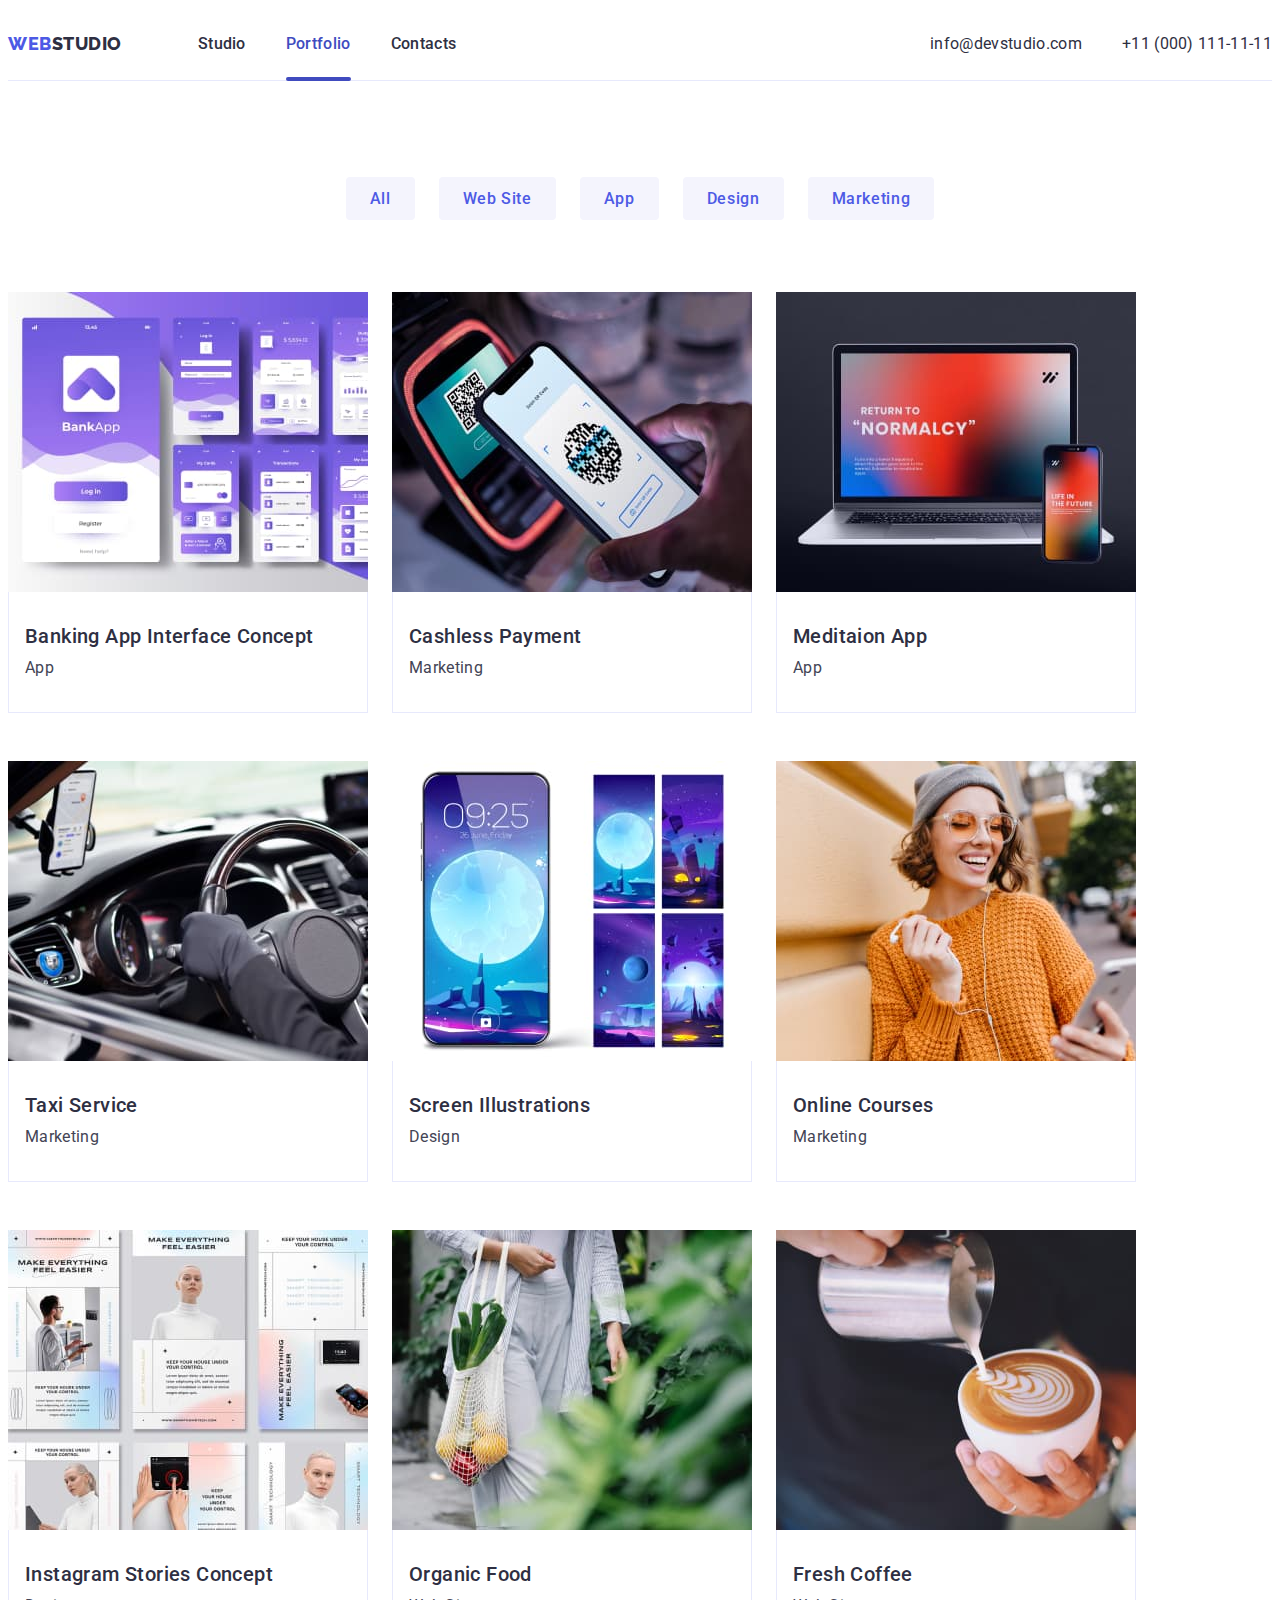
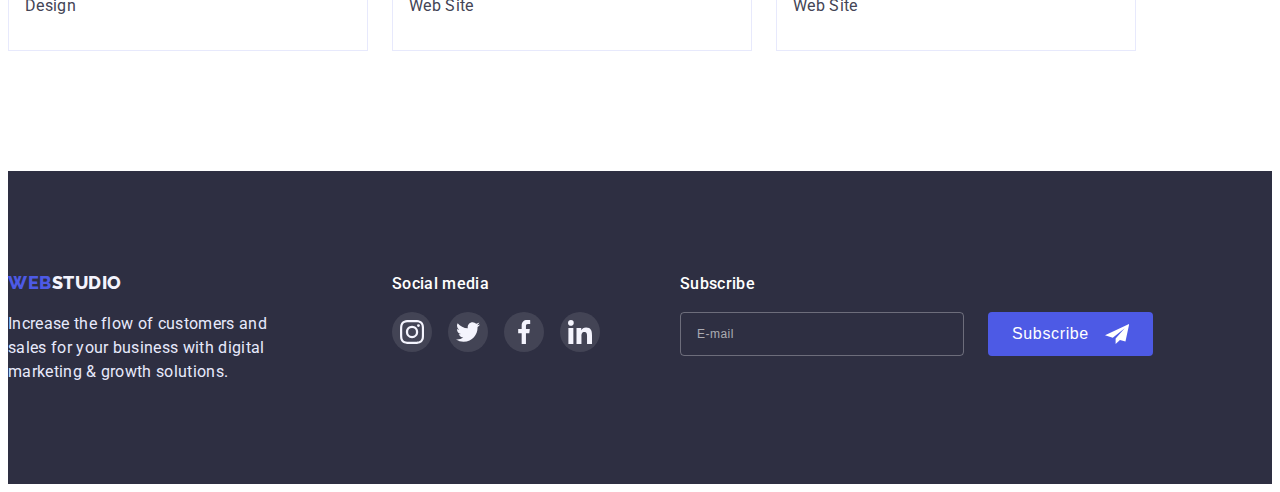
==== portfolio.html @ 3bb64ff8 "start" ====
<!DOCTYPE html>
<html lang="en">
  <head>
    <meta charset="UTF-8" />
    <meta http-equiv="X-UA-Compatible" content="IE=edge" />
    <meta name="viewport" content="width=device-width, initial-scale=1.0" />

    <title>WebStudio</title>

    <link rel="preconnect" href="https://fonts.googleapis.com" />
    <link rel="preconnect" href="https://fonts.gstatic.com" crossorigin />
    <link
      href="https://fonts.googleapis.com/css2?family=Raleway:wght@800&family=Roboto:wght@400;500;700&display=swap"
      rel="stylesheet"
    />
    <link
      rel="stylesheet"
      href="https://cdnjs.cloudflare.com/ajax/libs/modern-normalize/1.1.0/modern-normalize.min.css"
      integrity="sha512-wpPYUAdjBVSE4KJnH1VR1HeZfpl1ub8YT/NKx4PuQ5NmX2tKuGu6U/JRp5y+Y8XG2tV+wKQpNHVUX03MfMFn9Q=="
      crossorigin="anonymous"
      referrerpolicy="no-referrer"
    />
    <link rel="stylesheet" href="./css/styles.css" />
  </head>

  <body>
    <!-- header -->
    <header class="header-section">
      <div class="header container">
        <nav class="header-nav">
          <a class="logo-header" href="./index.html"
            ><span class="logo-web">Web</span>Studio</a
          >
          <ul class="nav-list">
            <li><a class="nav-link" href="./index.html">Studio</a></li>
            <li>
              <a class="nav-link is-active" href="./portfolio.html"
                >Portfolio</a
              >
            </li>
            <li><a class="nav-link" href="#">Contacts</a></li>
          </ul>
        </nav>
        <address class="address">
          <ul class="address-list">
            <li>
              <a class="address-link" href="mailto:info@devstudio.com"
                >info@devstudio.com</a
              >
            </li>
            <li>
              <a class="address-link" href="tel:+110001111111"
                >+11 (000) 111-11-11</a
              >
            </li>
          </ul>
        </address>
      </div>
    </header>
    <main>
      <!-- portfolio -->
      <section class="switcher-section">
        <div class="container">
          <h1 class="visually-hidden">Our Products</h1>
          <!-- switecher -->
          <ul class="switcher">
            <li class="switcher-item">
              <button class="switcher-btn" type="button">All</button>
            </li>
            <li class="switcher-item">
              <button class="switcher-btn" type="button">Web Site</button>
            </li>
            <li class="switcher-item">
              <button class="switcher-btn" type="button">App</button>
            </li>
            <li class="switcher-item">
              <button class="switcher-btn" type="button">Design</button>
            </li>
            <li class="switcher-item">
              <button class="switcher-btn" type="button">Marketing</button>
            </li>
          </ul>
          <ul class="portfolio">
            <li class="portfolio-item">
              <a href="#" class="link-portfolio">
                <div class="card-img-hover-thomb">
                  <img
                    class="card-img"
                    src="./images/banking-app.jpg"
                    alt="Bank violet UI"
                    width="360"
                    height="300"
                  />

                  <p class="card-img-hover">
                    14 Stylish and User-Friendly App Design Concepts · Task
                    Manager App · Calorie Tracker App · Exotic Fruit Ecommerce
                    App · Cloud Storage App
                  </p>
                </div>
                <div class="portfolio-card-subscription">
                  <h2 class="section-subtitle">
                    Banking App Interface Concept
                  </h2>
                  <p class="portfolio-card-text">App</p>
                </div></a
              >
            </li>
            <li class="portfolio-item">
              <a href="#" class="link-portfolio">
                <div class="card-img-hover-thomb">
                  <img
                    class="card-img"
                    src="./images/payment.jpg"
                    alt="Cashless payment with
              smartphone"
                    width="360"
                    height="300"
                  />
                  <p class="card-img-hover">
                    14 Stylish and User-Friendly App Design Concepts · Task
                    Manager App · Calorie Tracker App · Exotic Fruit Ecommerce
                    App · Cloud Storage App
                  </p>
                </div>
                <div class="portfolio-card-subscription">
                  <h2 class="section-subtitle">Cashless Payment</h2>
                  <p>Marketing</p>
                </div></a
              >
            </li>
            <li class="portfolio-item">
              <a href="#" class="link-portfolio"
                ><div class="card-img-hover-thomb">
                  <img
                    class="card-img"
                    src="./images/meditation_app.jpg"
                    alt="Smartphone and laptop"
                    width="360"
                    height="300"
                  />
                  <p class="card-img-hover">
                    14 Stylish and User-Friendly App Design Concepts · Task
                    Manager App · Calorie Tracker App · Exotic Fruit Ecommerce
                    App · Cloud Storage App
                  </p>
                </div>
                <div class="portfolio-card-subscription">
                  <h2 class="section-subtitle">Meditaion App</h2>
                  <p>App</p>
                </div></a
              >
            </li>
            <li class="portfolio-item">
              <a href="#" class="link-portfolio">
                <div class="card-img-hover-thomb">
                  <img
                    class="card-img"
                    src="./images/taxi.jpg"
                    alt="Car interier"
                    width="360"
                    height="300"
                  />
                  <p class="card-img-hover">
                    14 Stylish and User-Friendly App Design Concepts · Task
                    Manager App · Calorie Tracker App · Exotic Fruit Ecommerce
                    App · Cloud Storage App
                  </p>
                </div>
                <div class="portfolio-card-subscription">
                  <h2 class="section-subtitle">Taxi Service</h2>
                  <p>Marketing</p>
                </div></a
              >
            </li>
            <li class="portfolio-item">
              <a href="#" class="link-portfolio">
                <div class="card-img-hover-thomb">
                  <img
                    class="card-img"
                    src="./images/illustration.jpg"
                    alt="Smartphone and four
              wallpappers"
                    width="360"
                    height="300"
                  />
                  <p class="card-img-hover">
                    14 Stylish and User-Friendly App Design Concepts · Task
                    Manager App · Calorie Tracker App · Exotic Fruit Ecommerce
                    App · Cloud Storage App
                  </p>
                </div>
                <div class="portfolio-card-subscription">
                  <h2 class="section-subtitle">Screen Illustrations</h2>
                  <p>Design</p>
                </div></a
              >
            </li>
            <li class="portfolio-item">
              <a href="#" class="link-portfolio">
                <div class="card-img-hover-thomb">
                  <img
                    class="card-img"
                    src="./images/courses.jpg"
                    alt="Smiling girl"
                    width="360"
                    height="300"
                  />
                  <p class="card-img-hover">
                    14 Stylish and User-Friendly App Design Concepts · Task
                    Manager App · Calorie Tracker App · Exotic Fruit Ecommerce
                    App · Cloud Storage App
                  </p>
                </div>
                <div class="portfolio-card-subscription">
                  <h2 class="section-subtitle">Online Courses</h2>
                  <p>Marketing</p>
                </div></a
              >
            </li>
            <li class="portfolio-item">
              <a href="#" class="link-portfolio">
                <div class="card-img-hover-thomb">
                  <img
                    class="card-img"
                    src="./images/instagram.jpg"
                    alt="Six instagram stories"
                    width="360"
                    height="300"
                  />
                  <p class="card-img-hover">
                    14 Stylish and User-Friendly App Design Concepts · Task
                    Manager App · Calorie Tracker App · Exotic Fruit Ecommerce
                    App · Cloud Storage App
                  </p>
                </div>
                <div class="portfolio-card-subscription">
                  <h2 class="section-subtitle">Instagram Stories Concept</h2>
                  <p>Design</p>
                </div></a
              >
            </li>
            <li class="portfolio-item">
              <a href="#" class="link-portfolio">
                <div class="card-img-hover-thomb">
                  <img
                    class="card-img"
                    src="./images/food.jpg"
                    alt="woman with fruits and
              vegetables"
                    width="360"
                    height="300"
                  />
                  <p class="card-img-hover">
                    14 Stylish and User-Friendly App Design Concepts · Task
                    Manager App · Calorie Tracker App · Exotic Fruit Ecommerce
                    App · Cloud Storage App
                  </p>
                </div>
                <div class="portfolio-card-subscription">
                  <h2 class="section-subtitle">Organic Food</h2>
                  <p>Web Site</p>
                </div></a
              >
            </li>
            <li class="portfolio-item">
              <a href="#" class="link-portfolio">
                <div class="card-img-hover-thomb">
                  <img
                    class="card-img"
                    src="./images/coffee.jpg"
                    alt="Coffee with milk"
                    width="360"
                    height="300"
                  />
                  <p class="card-img-hover">
                    14 Stylish and User-Friendly App Design Concepts · Task
                    Manager App · Calorie Tracker App · Exotic Fruit Ecommerce
                    App · Cloud Storage App
                  </p>
                </div>
                <div class="portfolio-card-subscription">
                  <h2 class="section-subtitle">Fresh Coffee</h2>
                  <p>Web Site</p>
                </div></a
              >
            </li>
          </ul>
        </div>
      </section>
    </main>
    <!-- footer -->
    <footer class="footer-section">
      <div class="container footer-blocks">
        <div class="footer-studio">
          <a class="logo-footer logo-header" href="./index.html"
            ><span class="logo-web">Web</span>Studio</a
          >
          <p class="footer-text">
            Increase the flow of customers and sales for your business with
            digital marketing & growth solutions.
          </p>
        </div>

        <div class="footer-social">
          <p class="footer-social-discription">Social media</p>
          <ul class="social-links footer-social-gap">
            <li class="social-icon">
              <a
                href="https://www.instagram.com/"
                target="_blank"
                rel="noopener noreferrer"
                class="social-icon-link footer-social-icon"
              >
                <svg class="social-icon-pic" width="24" height="24">
                  <use href="./images/icons.svg#icon-instagram"></use>
                </svg>
              </a>
            </li>
            <li class="social-icon">
              <a
                href="https://www.twitter.com/"
                target="_blank"
                rel="noopener noreferrer"
                class="social-icon-link footer-social-icon"
              >
                <svg class="social-icon-pic" width="24" height="24">
                  <use href="./images/icons.svg#icon-twitter"></use>
                </svg>
              </a>
            </li>
            <li class="social-icon">
              <a
                href="https://www.facebook.com/"
                target="_blank"
                rel="noopener noreferrer"
                class="social-icon-link footer-social-icon"
              >
                <svg class="social-icon-pic" width="24" height="24">
                  <use href="./images/icons.svg#icon-facebook"></use>
                </svg>
              </a>
            </li>
            <li class="social-icon">
              <a
                href="https://www.linkedin.com/"
                target="_blank"
                rel="noopener noreferrer"
                class="social-icon-link footer-social-icon"
              >
                <svg class="social-icon-pic" width="24" height="24">
                  <use href="./images/icons.svg#icon-linkedin"></use>
                </svg>
              </a>
            </li>
          </ul>
        </div>

        <div class="footer-form">
          <p class="footer-social-discription">Subscribe</p>
          <form class="footer-subscribe">
            <input
              class="footer-input"
              type="email"
              placeholder="E-mail"
              name="user-email"
            />
            <button type="submit" class="btn-subscribe">
              Subscribe
              <svg height="24" width="24" class="btn-subscribe-pic">
                <use href="./images/icons.svg#icon-send"></use>
              </svg>
            </button>
          </form>
        </div>
      </div>
    </footer>
  </body>
</html>
---- css/styles.css ----
body {
    background-color: var(--color-alternative);
    color: var(--color-text);
    line-height: 1.5;
    font-family: 'Roboto', sans-serif;
}

@keyframes pulse {
    0% {
        box-shadow: 0px 1px 1px 1px rgba(0, 0, 0, 0.14), 0px 1px 3px 1px rgba(0, 0, 0, 0.12), 0px 2px 1px 1px rgba(0, 0, 0, 0.2);
    }

    50% {
        box-shadow: 0px 3px 3px 1px rgba(77,
                90,
                229, 0.14), 0px 3px 3px 1px rgba(77,
                90,
                229, 0.12), 0px 3px 3px 1px rgba(077,
                90,
                229, 0.2);
    }

    100% {
        box-shadow: 0px 3px 3px 1px rgba(64,
                75,
                191, 0.14), 0px 3px 3px 1px rgba(64,
                75,
                191, 0.12), 0px 3px 3px 1px rgba(64,
                75,
                191, 0.2);
    }
}

h1,
h2,
h3,
h4,
h5,
h6,
p {
    margin: 0;
    padding: 0;
}

ul {
    list-style: none;
    margin: 0;
    padding: 0;
}

p {
    letter-spacing: 0.02em
}

:root {
    --color-text: #434455;
    --color-main: #4d5ae5;
    --color-hover: rgb(64, 75, 191);
    --color-text-accent: #2E2F42;
    --color-text-unaccent: #F4F4FD;
    --color-alternative: #fff;
    --transition-type: cubic-bezier(0.4, 0, 0.2, 1);
}

/* common styles */

.section-subtitle {
    font-weight: 500;
    font-size: 20px;
    line-height: 1.2;
    color: var(--color-text-accent);
    letter-spacing: 0.02em;
    margin-bottom: 8px;
}

.section-title {
    margin-bottom: 72px;
    font-size: 36px;
    line-height: 1.11;
    text-align: center;
    text-transform: capitalize;
    color: var(--color-text-accent);
    letter-spacing: 0.02em;
}

.card-img {
    max-width: 100%;
    display: block;
}

.social-links {
    display: flex;
    gap: 24px;
}

.social-icon {
    height: 40px;
    width: 40px;

}

.social-icon-pic {
    fill: var(--color-text-unaccent);
}

.social-icon-link {
    width: 100%;
    background-color: var(--color-main);
    border-radius: 50%;
    height: 100%;
    display: flex;
    justify-content: center;
    align-items: center;
    transition: background-color;
    transition-duration: 250ms;
    transition-timing-function: var(--transition-type);
}

.social-icon-link:hover,
.social-icon-link:focus {
    background-color: var(--color-hover);
    outline: none;
}


/* header */

.logo-web {
    color: var(--color-main)
}

.logo-header {
    font-family: 'Raleway', sans-serif;
    font-weight: 800;
    font-size: 18px;
    line-height: 1.33;
    letter-spacing: 0.03em;
    text-transform: uppercase;
    text-decoration: none;
    color: var(--color-text-accent);
    margin-right: 76px;
}

.header-section {
    border-bottom: 1px solid #E7E9FC;
}

.header {
    display: flex;
    align-items: center;
}

.header-nav {
    display: flex;
    align-items: center;
}

.nav-list {
    display: flex;
}

.nav-list li:not(:last-child) {
    margin-right: 40px;
}

.nav-link {
    padding: 24px 0px;
    position: relative;
    display: block;
    font-weight: 500;
    color: var(--color-text-accent);
    text-decoration: none;
    letter-spacing: 0.02em;
    transition: color;
    transition-duration: 250ms;
    transition-timing-function: var(--transition-type);
}

.is-active {
    color: var(--color-hover);
}

.is-active::after {
    content: '';
    bottom: -1px;
    display: block;
    width: 100%;
    height: 4px;
    border-radius: 3px;
    position: absolute;
    background-color: var(--color-hover);
}

.nav-link:hover,
.nav-link:focus {
    color: var(--color-hover);
    outline: none;
}

.address-link {
    text-decoration: none;
    color: var(--color-text-accent);
    font-style: normal;
    letter-spacing: 0.02em;
    transition: color;
    transition-duration: 250ms;
    transition-timing-function: var(--transition-type);
}

.address-list {
    display: flex;
}

.address li:not(:last-child) {
    margin-right: 40px;
    outline: none;
}

.address {
    font-style: normal;
    margin-left: auto;
}

.address-link:hover,
.address-link:focus {
    color: var(--color-hover);
    outline: none;

}

/* hero */








/* Features */

.visually-hidden {
    position: absolute;
    width: 1px;
    height: 1px;
    margin: -1px;
    border: 0;
    padding: 0;

    white-space: nowrap;
    clip-path: inset(100%);
    clip: rect(0 0 0 0);
    overflow: hidden;
}

.features {
    padding-top: 120px;
    padding-bottom: 120px;
}

.features-list {
    display: flex;
    justify-content: space-between;
}

.features-item {
    flex-basis: calc((100% - 24px * 3) / 4)
}

.features-icon {
    height: 112px;
    width: 100%;
    display: flex;
    justify-content: center;
    align-items: center;
    background: #F4F4FD;
    border-radius: 4px;
    margin-bottom: 8px;
}

/* doing */
.doing-section {
    padding-bottom: 120px;
}


.doing-container {
    display: flex;
    justify-content: space-between;
}


/* team */
.team-section {
    background-color: var(--color-text-unaccent);
    padding-top: 120px;
    padding-bottom: 120px;

}

.team-container {
    display: flex;
    justify-content: space-between;
}

.team-card {
    border-radius: 4px;
    background-color: var(--color-alternative);
    box-shadow: 0px 1px 6px rgba(46, 47, 66, 0.08), 0px 1px 1px rgba(46, 47, 66, 0.16), 0px 2px 1px rgba(46, 47, 66, 0.08);
    border-radius: 0px 0px 4px 4px;
}


.team-card-description {
    padding: 32px 16px;
    text-align: center;
}

.team-card-social {
    display: flex;
}

.team-card-social {
    display: flex;
    padding-top: 8px;
    justify-content: space-between;
}

.team-card-profession {
    margin-bottom: 8px;
}


/* custumers */
.custumers-section {
    padding-top: 120px;
    padding-bottom: 120px;
}

.custumers {
    display: flex;
    justify-content: space-between;
}

.custumers-icon {
    width: 168px;
    height: 88px;
}

.custumers-icon-link {
    height: 100%;
    width: 100%;
    display: flex;
    border-radius: 4px;
    border: 1px solid #8E8F99;
    justify-content: center;
    align-items: center;
    transition: border-color;
    transition-duration: 250ms;
    transition-timing-function: var(--transition-type);

}

.custumers-icon-pic {
    fill: #8E8F99;
    transition: fill;
    transition-duration: 250ms;
    transition-timing-function: var(--transition-type);
}

.custumers-icon-link:hover,
.custumers-icon-link:focus {
    border-color: var(--color-hover);
    outline: none;
}

.custumers-icon-link:hover .custumers-icon-pic,
.custumers-icon-link:focus .custumers-icon-pic {
    fill: var(--color-hover);
    outline: none;
}

/* switcher */
.switcher-section {
    padding-top: 96px;
    padding-bottom: 120px;
}

.switcher {
    display: flex;
    justify-content: center;
    margin-bottom: 72px;
}

.switcher-btn {
    padding: 12px 24px;
    font-weight: 500;
    background-color: var(--color-text-unaccent);
    font-size: 16px;
    letter-spacing: 0.04em;
    color: var(--color-main);
    cursor: pointer;
    border-radius: 4px;
    border-width: 0;
    font-family: inherit;
    transition: color, box-shadow, background-color;
    transition-duration: 250ms;
    transition-timing-function: var(--transition-type);
}

.switcher-item:not(:last-child) {
    margin-right: 24px;
    outline: none;
}

.switcher-btn:hover,
.switcher-btn:focus {
    box-shadow: 0 2px 4px 0 rgba(0, 0, 0, 0.2), 0 3px 8px 0 rgba(0, 0, 0, 0.19);
    box-shadow: 0px 3px 1px rgba(0, 0, 0, 0.1), 0px 2px 1px rgba(0, 0, 0, 0.08), 0px 2px 2px rgba(0, 0, 0, 0.12);
    background-color: var(--color-hover);
    color: var(--color-text-unaccent);
    outline: none;
}

/* portfolio */
.portfolio {
    display: flex;
    flex-wrap: wrap;
    gap: 48px 24px;
}


.link-portfolio {
    display: block;
    height: 100%;
    width: 100%;
    text-decoration: none;
    color: inherit;
    transition: box-shadow;
    transition-duration: 250ms;
    transition-timing-function: var(--transition-type);
}

.portfolio-card-subscription {
    padding: 32px 0px 32px 16px;
    border: 1px solid #E7E9FC;

    border-top: none;
}

.link-portfolio:hover,
.link-portfolio:focus {
    box-shadow: 0px 1px 6px rgba(46, 47, 66, 0.08), 0px 1px 1px rgba(46, 47, 66, 0.16), 0px 2px 1px rgba(46, 47, 66, 0.08);
    outline: none;
}

.card-img-hover-thomb {
    position: relative;
    overflow: hidden;
}

.card-img-hover {
    position: absolute;
    height: 100%;
    width: 100%;
    background-color: var(--color-main);
    padding: 40px 32px;

    color: var(--color-text-unaccent);
    font-weight: 400;
    font-size: 16px;
    line-height: 24px;
    line-height: 1.5;
    letter-spacing: 0.02em;

    border-width: 0px;

    transition: transform;
    transition-duration: 250ms;
    transition-timing-function: var(--transition-type);
}



.link-portfolio:hover .card-img-hover,
.link-portfolio:focus .card-img-hover {
    transform: translateY(-100%);
}

/* footer */
.footer-section {
    background-color: var(--color-text-accent);
    padding-top: 100px;
    padding-bottom: 100px;
}

.footer-blocks {
    display: flex;
    align-items: baseline;
}


.logo-footer {
    color: var(--color-text-unaccent);
}

.footer-text {
    width: 264px;
    margin-top: 16px;
    color: #E7E9FC;

}

.footer-studio {
    margin-right: 120px;
}

.footer-social {
    margin-right: 80px;
}

.footer-social-gap {
    gap: 16px
}

.footer-social-discription {
    color: var(--color-alternative);
    margin-bottom: 16px;
    font-weight: 500;
}

.footer-social-icon {
    background-color: rgba(256, 256, 256, 0.1);
}

.footer-social-icon:hover,
.footer-social-icon:focus {
    background-color: #31D0AA;
    outline: none;
}

.footer-subscribe {
    display: flex;
    gap: 24px;
}

.btn-subscribe {
    padding: 8px 24px;
    background-color: var(--color-main);
    border-width: 0px;
    border-radius: 4px;
    font-size: 16px;
    line-height: 1.5;
    letter-spacing: 0.04em;
    font-weight: 500;
    color: var(--color-alternative);
    display: flex;
    gap: 16px;
    align-items: center;
    cursor: pointer;
    transition: background-color;
    transition-duration: 250ms;
    transition-timing-function: var(--transition-type);
}

.btn-subscribe:hover,
.btn-subscribe:focus {
    outline: none;
    background-color: var(--color-hover);
}



.footer-input::placeholder {
    color: rgba(255, 255, 255, 0.6);
    font-size: 12px;
    line-height: 2;
    letter-spacing: 0.04em;
    transition: color 250ms var(--transition-type);
}

.footer-input {
    padding-left: 16px;
    width: 264px;
    height: 40px;
    border-radius: 4px;
    background-color: transparent;
    border-width: 0;
    border: 1px solid rgba(255, 255, 255, 0.3);


    color: var(--color-alternative);
    font-size: 12px;
    line-height: 2;
    letter-spacing: 0.04em;
}

.footer-input:focus,
.footer-input:hover {
    outline: none;
    border: 1px solid var(--color-alternative);
}

.footer-input:focus::placeholder,
.footer-input:hover::placeholder {
    color: var(--color-alternative);
}

.btn-subscribe-pic {
    fill: var(--color-alternative);
}

/* backdrop */
.backdrop.is-hidden {
    opacity: 0;
    pointer-events: none;
    visibility: hidden;
}

.backdrop {
    position: fixed;
    top: 0;
    right: 0;
    width: 100%;
    height: 100%;
    background: rgba(46, 47, 66, 0.4);
    opacity: 1;
    visibility: visible;
    transition: opacity 250ms cubic-bezier(0.4, 0, 0.2, 1), visibility 250ms var(--transition-type);

}


.backdrop.is-hidden .modal {
    transform: translate(-50%, -50%) scale(1.1);
    visibility: hidden;
}

.modal {
    position: absolute;
    top: 50%;
    left: 50%;
    transform: translate(-50%, -50%);

    width: 408px;
    height: 584px;
    border-radius: 4px;
    padding: 24px;
    background-color: var(--color-alternative);
    box-shadow: 0px 1px 1px rgba(0, 0, 0, 0.14), 0px 1px 3px rgba(0, 0, 0, 0.12), 0px 2px 1px rgba(0, 0, 0, 0.2);

    transform: translate(-50%, -50%) scale(1);
    transition: transform 250ms var(--transition-type);


    animation: pulse;
    animation-duration: 6s;
    animation-iteration-count: infinite;
}

.modal-header {

    line-height: 1.5;
    font-weight: 500;
    text-align: center;
    letter-spacing: 0.02em;
    margin-bottom: 16px;
    padding-top: 24px;
    color: var(--color-text-accent);
}

.close-btn {
    height: 24px;
    width: 24px;
    border-radius: 50%;
    border: 1px solid rgba(46, 47, 66, 0.1);
    margin-left: auto;
    display: flex;
    justify-content: center;
    align-items: center;
    cursor: pointer;
    transition: background-color 250ms var(--transition-type);

}



.modal-input-item {
    position: relative;
    margin-bottom: 8px;
}

.modal-input-label {
    display: block;
    font-size: 12px;
    line-height: 1.17;
    letter-spacing: 0.01em;
    color: #8E8F99;
    margin-bottom: 4px;
}

.modal-input {
    display: block;
    border-radius: 4px;
    width: 360px;
    height: 40px;
    border: 1px solid rgba(46, 47, 66, 0.2);
    padding-left: 38px;
    transition: border-color 250ms var(--transition-type);
}

.modal-input-pic {
    position: absolute;
    bottom: 14px;
    left: 19px;
    transition: fill 250ms var(--transition-type);
}

.modal-input-textarea {
    resize: none;
    height: 120px;
    padding: 8px 18px;
    margin-bottom: 16px;
}

.privat-policy {
    color: var(--color-main);
}

.modal-input-textarea::placeholder {
    font-size: 12px;
    line-height: 1.17;
    letter-spacing: 0.04em;
    color: rgba(46, 47, 66, 0.4);
}

.terms-acces {
    display: flex;
    align-items: center;
    gap: 8px;
}


.modal-input-terms {
    letter-spacing: 0.04em;
    margin: 0;
    margin-left: 24px;
    position: relative;
}


.modal-input:hover,
.modal-input:focus {
    outline: none;
    border: 1px solid var(--color-main);
}

.alt-checkbox {
    position: absolute;
    left: -23px;
    bottom: 1px;
    display: flex;
    align-items: center;
    justify-content: center;
    width: 16px;
    height: 16px;
    background-color: var(--color-text-unaccent);
    border: 1px solid #2E2F42;
    border-radius: 2px;

    transition: background-color 250ms var(--transition-type),
        border-color 250ms var(--transition-type);
}

.modal-check-pic {
    fill: var(--color-text-unaccent);
}

.modal-input-checkbox:checked+.alt-checkbox {
    background-color: var(--color-main);
    border-color: var(--color-main);
}

.modal-input:focus+.modal-input-pic,
.modal-input:hover+.modal-input-pic {
    fill: var(--color-main);
}

.btn-modal-send {
    display: block;
    height: auto;
    width: 169px;
    padding: 16px 32px;
    background-color: var(--color-main);
    box-shadow: 0px 4px 4px rgba(0, 0, 0, 0.15);
    border-radius: 4px;
    border: 0;
    margin: 0 auto;
    margin-top: 24px;
    font-weight: 500;
    font-size: 16px;
    line-height: 1.5;
    letter-spacing: 0.04em;
    color: var(--color-alternative);
    cursor: pointer;

    transition: background-color;
    transition-duration: 250ms;
    transition-timing-function: var(--transition-type);
}

.btn-modal-send:hover {

    background-color: var(--color-hover);
}



.close-btn-pic {
    fill: #2E2F42;
    transition: fill 250ms var(--transition-type);

}

.close-btn:hover,
.close-btn:focus {
    background-color: var(--color-hover);
    border: none;
}


.close-btn:hover .close-btn-pic,
.close-btn:focus .close-btn-pic {
    fill: var(--color-alternative);
}
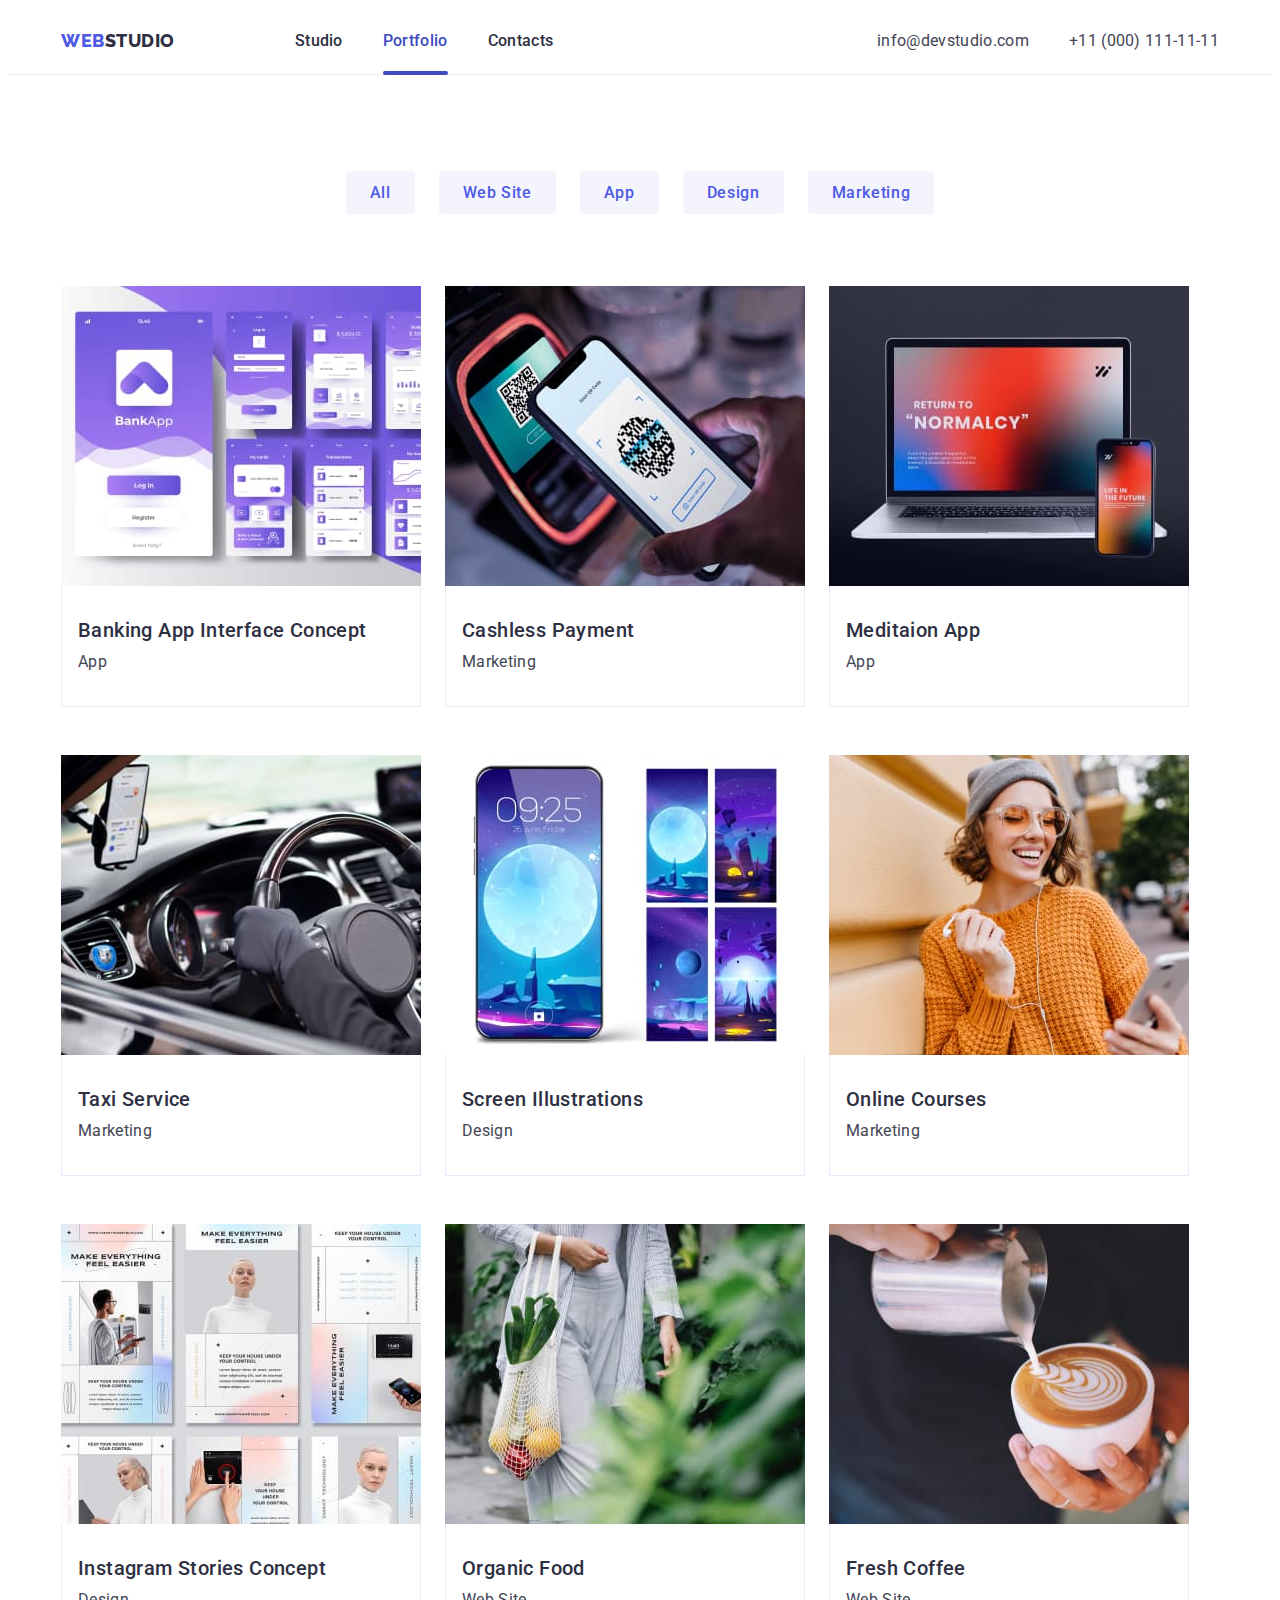
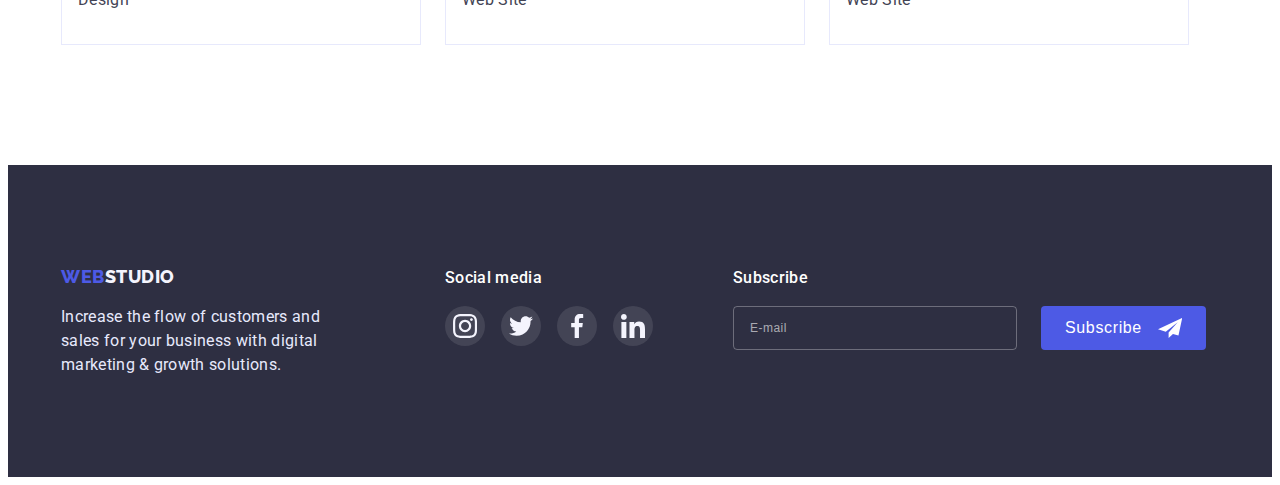
==== commit dfc9fd3a: "clear" ====
--- a/portfolio.html
+++ b/portfolio.html
@@ -6,6 +6,10 @@
     <meta name="viewport" content="width=device-width, initial-scale=1.0" />
 
     <title>WebStudio</title>
+
+    <meta name="viewport" content="width=device-width, initial-scale=1.0" />
+
+    <link rel="icon" href="./images/favicon.ico" type="image/x-icon" />
 
     <link rel="preconnect" href="https://fonts.googleapis.com" />
     <link rel="preconnect" href="https://fonts.gstatic.com" crossorigin />
@@ -21,6 +25,9 @@
       referrerpolicy="no-referrer"
     />
     <link rel="stylesheet" href="./css/styles.css" />
+    <link rel="stylesheet" href="./css/mobile.css" />
+    <link rel="stylesheet" href="./css/tablet.css" />
+    <link rel="stylesheet" href="./css/desktop.css" />
   </head>
 
   <body>
@@ -31,8 +38,15 @@
           <a class="logo-header" href="./index.html"
             ><span class="logo-web">Web</span>Studio</a
           >
+          <button class="btn-burger" type="button" data-menu-open>
+            <svg class="icon-burger" width="32" height="22">
+              <use href="./images/icons.svg#icon-menu"></use>
+            </svg>
+          </button>
           <ul class="nav-list">
-            <li><a class="nav-link" href="./index.html">Studio</a></li>
+            <li>
+              <a class="nav-link" href="./index.html">Studio</a>
+            </li>
             <li>
               <a class="nav-link is-active" href="./portfolio.html"
                 >Portfolio</a
@@ -375,5 +389,88 @@
         </div>
       </div>
     </footer>
+    <!-- mobile-menu -->
+
+    <div class="mobile is-hidden" data-menu>
+      <button class="close-btn mobile-close-btn" type="button" data-menu-close>
+        <svg class="close-btn-pic" width="8px" height="8px">
+          <use href="./images/icons.svg#icon-close"></use>
+        </svg>
+      </button>
+      <ul class="mobile-nav-list">
+        <li>
+          <a class="nav-link" href="./index.html">Studio</a>
+        </li>
+        <li><a class="nav-link" href="./portfolio.html">Portfolio</a></li>
+        <li><a class="nav-link mobile-nav-link" href="#">Contacts</a></li>
+      </ul>
+      <div class="mobile-bottom">
+        <address class="mobile-address">
+          <ul class="address-list">
+            <li>
+              <a class="mobile-phone" href="tel:+110001111111"
+                >+11 (000) 111-11-11</a
+              >
+            </li>
+            <li>
+              <a class="address-link" href="mailto:info@devstudio.com"
+                >info@devstudio.com</a
+              >
+            </li>
+          </ul>
+        </address>
+        <ul class="social-links menu-social-icon-links">
+          <li class="social-icon">
+            <a
+              href="https://www.instagram.com/"
+              target="_blank"
+              rel="noopener noreferrer"
+              class="social-icon-link"
+            >
+              <svg class="social-icon-pic" width="16" height="16">
+                <use href="./images/icons.svg#icon-instagram"></use>
+              </svg>
+            </a>
+          </li>
+          <li class="social-icon">
+            <a
+              href="https://www.twitter.com/"
+              target="_blank"
+              rel="noopener noreferrer"
+              class="social-icon-link"
+            >
+              <svg class="social-icon-pic" width="16" height="16">
+                <use href="./images/icons.svg#icon-twitter"></use>
+              </svg>
+            </a>
+          </li>
+          <li class="social-icon">
+            <a
+              href="https://www.facebook.com/"
+              target="_blank"
+              rel="noopener noreferrer"
+              class="social-icon-link"
+            >
+              <svg class="social-icon-pic" width="16" height="16">
+                <use href="./images/icons.svg#icon-facebook"></use>
+              </svg>
+            </a>
+          </li>
+          <li class="social-icon">
+            <a
+              href="https://www.linkedin.com/"
+              target="_blank"
+              rel="noopener noreferrer"
+              class="social-icon-link"
+            >
+              <svg class="social-icon-pic" width="16" height="16">
+                <use href="./images/icons.svg#icon-linkedin"></use>
+              </svg>
+            </a>
+          </li>
+        </ul>
+      </div>
+    </div>
+    <script src="./js/mobile.js"></script>
   </body>
 </html>
--- a/css/styles.css
+++ b/css/styles.css
@@ -52,6 +52,13 @@
     letter-spacing: 0.02em
 }
 
+img {
+    max-width: 100%;
+
+    height: auto;
+    display: block;
+}
+
 :root {
     --color-text: #434455;
     --color-main: #4d5ae5;
@@ -64,7 +71,7 @@
 
 /* common styles */
 
-.section-subtitle {
+/* .section-subtitle {
     font-weight: 500;
     font-size: 20px;
     line-height: 1.2;
@@ -120,113 +127,17 @@
 .social-icon-link:focus {
     background-color: var(--color-hover);
     outline: none;
-}
+} */
 
 
 /* header */
 
-.logo-web {
-    color: var(--color-main)
-}
-
-.logo-header {
-    font-family: 'Raleway', sans-serif;
-    font-weight: 800;
-    font-size: 18px;
-    line-height: 1.33;
-    letter-spacing: 0.03em;
-    text-transform: uppercase;
-    text-decoration: none;
-    color: var(--color-text-accent);
-    margin-right: 76px;
-}
-
-.header-section {
-    border-bottom: 1px solid #E7E9FC;
-}
-
-.header {
-    display: flex;
-    align-items: center;
-}
-
-.header-nav {
-    display: flex;
-    align-items: center;
-}
-
-.nav-list {
-    display: flex;
-}
-
-.nav-list li:not(:last-child) {
-    margin-right: 40px;
-}
-
-.nav-link {
-    padding: 24px 0px;
-    position: relative;
-    display: block;
-    font-weight: 500;
-    color: var(--color-text-accent);
-    text-decoration: none;
-    letter-spacing: 0.02em;
-    transition: color;
-    transition-duration: 250ms;
-    transition-timing-function: var(--transition-type);
-}
-
-.is-active {
-    color: var(--color-hover);
-}
-
-.is-active::after {
-    content: '';
-    bottom: -1px;
-    display: block;
-    width: 100%;
-    height: 4px;
-    border-radius: 3px;
-    position: absolute;
-    background-color: var(--color-hover);
-}
-
-.nav-link:hover,
-.nav-link:focus {
-    color: var(--color-hover);
-    outline: none;
-}
-
-.address-link {
-    text-decoration: none;
-    color: var(--color-text-accent);
-    font-style: normal;
-    letter-spacing: 0.02em;
-    transition: color;
-    transition-duration: 250ms;
-    transition-timing-function: var(--transition-type);
-}
-
-.address-list {
-    display: flex;
-}
-
-.address li:not(:last-child) {
-    margin-right: 40px;
-    outline: none;
-}
-
-.address {
-    font-style: normal;
-    margin-left: auto;
-}
-
-.address-link:hover,
-.address-link:focus {
-    color: var(--color-hover);
-    outline: none;
-
-}
+
+
+
+
+
+
 
 /* hero */
 
@@ -239,146 +150,37 @@
 
 /* Features */
 
-.visually-hidden {
-    position: absolute;
-    width: 1px;
-    height: 1px;
-    margin: -1px;
-    border: 0;
-    padding: 0;
-
-    white-space: nowrap;
-    clip-path: inset(100%);
-    clip: rect(0 0 0 0);
-    overflow: hidden;
-}
-
-.features {
-    padding-top: 120px;
-    padding-bottom: 120px;
-}
-
-.features-list {
-    display: flex;
-    justify-content: space-between;
-}
-
-.features-item {
-    flex-basis: calc((100% - 24px * 3) / 4)
-}
-
-.features-icon {
-    height: 112px;
-    width: 100%;
-    display: flex;
-    justify-content: center;
-    align-items: center;
-    background: #F4F4FD;
-    border-radius: 4px;
-    margin-bottom: 8px;
-}
+
 
 /* doing */
-.doing-section {
-    padding-bottom: 120px;
-}
-
-
-.doing-container {
-    display: flex;
-    justify-content: space-between;
-}
+
 
 
 /* team */
-.team-section {
-    background-color: var(--color-text-unaccent);
-    padding-top: 120px;
-    padding-bottom: 120px;
-
-}
-
-.team-container {
-    display: flex;
-    justify-content: space-between;
-}
-
-.team-card {
-    border-radius: 4px;
-    background-color: var(--color-alternative);
-    box-shadow: 0px 1px 6px rgba(46, 47, 66, 0.08), 0px 1px 1px rgba(46, 47, 66, 0.16), 0px 2px 1px rgba(46, 47, 66, 0.08);
-    border-radius: 0px 0px 4px 4px;
-}
-
-
-.team-card-description {
-    padding: 32px 16px;
-    text-align: center;
-}
-
-.team-card-social {
-    display: flex;
-}
-
-.team-card-social {
-    display: flex;
-    padding-top: 8px;
-    justify-content: space-between;
-}
-
-.team-card-profession {
-    margin-bottom: 8px;
-}
+
+
+
+
+
+
+
+
+
+
+
+
 
 
 /* custumers */
-.custumers-section {
-    padding-top: 120px;
-    padding-bottom: 120px;
-}
-
-.custumers {
-    display: flex;
-    justify-content: space-between;
-}
-
-.custumers-icon {
-    width: 168px;
-    height: 88px;
-}
-
-.custumers-icon-link {
-    height: 100%;
-    width: 100%;
-    display: flex;
-    border-radius: 4px;
-    border: 1px solid #8E8F99;
-    justify-content: center;
-    align-items: center;
-    transition: border-color;
-    transition-duration: 250ms;
-    transition-timing-function: var(--transition-type);
-
-}
-
-.custumers-icon-pic {
-    fill: #8E8F99;
-    transition: fill;
-    transition-duration: 250ms;
-    transition-timing-function: var(--transition-type);
-}
-
-.custumers-icon-link:hover,
-.custumers-icon-link:focus {
-    border-color: var(--color-hover);
-    outline: none;
-}
-
-.custumers-icon-link:hover .custumers-icon-pic,
-.custumers-icon-link:focus .custumers-icon-pic {
-    fill: var(--color-hover);
-    outline: none;
-}
+
+
+
+
+
+
+
+
+
 
 /* switcher */
 .switcher-section {
@@ -488,348 +290,31 @@
 }
 
 /* footer */
-.footer-section {
-    background-color: var(--color-text-accent);
-    padding-top: 100px;
-    padding-bottom: 100px;
-}
-
-.footer-blocks {
-    display: flex;
-    align-items: baseline;
-}
-
-
-.logo-footer {
-    color: var(--color-text-unaccent);
-}
-
-.footer-text {
-    width: 264px;
-    margin-top: 16px;
-    color: #E7E9FC;
-
-}
-
-.footer-studio {
-    margin-right: 120px;
-}
-
-.footer-social {
-    margin-right: 80px;
-}
-
-.footer-social-gap {
-    gap: 16px
-}
-
-.footer-social-discription {
-    color: var(--color-alternative);
-    margin-bottom: 16px;
-    font-weight: 500;
-}
-
-.footer-social-icon {
-    background-color: rgba(256, 256, 256, 0.1);
-}
-
-.footer-social-icon:hover,
-.footer-social-icon:focus {
-    background-color: #31D0AA;
-    outline: none;
-}
-
-.footer-subscribe {
-    display: flex;
-    gap: 24px;
-}
-
-.btn-subscribe {
-    padding: 8px 24px;
-    background-color: var(--color-main);
-    border-width: 0px;
-    border-radius: 4px;
-    font-size: 16px;
-    line-height: 1.5;
-    letter-spacing: 0.04em;
-    font-weight: 500;
-    color: var(--color-alternative);
-    display: flex;
-    gap: 16px;
-    align-items: center;
-    cursor: pointer;
-    transition: background-color;
-    transition-duration: 250ms;
-    transition-timing-function: var(--transition-type);
-}
-
-.btn-subscribe:hover,
-.btn-subscribe:focus {
-    outline: none;
-    background-color: var(--color-hover);
-}
-
-
-
-.footer-input::placeholder {
-    color: rgba(255, 255, 255, 0.6);
-    font-size: 12px;
-    line-height: 2;
-    letter-spacing: 0.04em;
-    transition: color 250ms var(--transition-type);
-}
-
-.footer-input {
-    padding-left: 16px;
-    width: 264px;
-    height: 40px;
-    border-radius: 4px;
-    background-color: transparent;
-    border-width: 0;
-    border: 1px solid rgba(255, 255, 255, 0.3);
-
-
-    color: var(--color-alternative);
-    font-size: 12px;
-    line-height: 2;
-    letter-spacing: 0.04em;
-}
-
-.footer-input:focus,
-.footer-input:hover {
-    outline: none;
-    border: 1px solid var(--color-alternative);
-}
-
-.footer-input:focus::placeholder,
-.footer-input:hover::placeholder {
-    color: var(--color-alternative);
-}
-
-.btn-subscribe-pic {
-    fill: var(--color-alternative);
-}
-
-/* backdrop */
-.backdrop.is-hidden {
-    opacity: 0;
-    pointer-events: none;
-    visibility: hidden;
-}
-
-.backdrop {
-    position: fixed;
-    top: 0;
-    right: 0;
-    width: 100%;
-    height: 100%;
-    background: rgba(46, 47, 66, 0.4);
-    opacity: 1;
-    visibility: visible;
-    transition: opacity 250ms cubic-bezier(0.4, 0, 0.2, 1), visibility 250ms var(--transition-type);
-
-}
-
-
-.backdrop.is-hidden .modal {
-    transform: translate(-50%, -50%) scale(1.1);
-    visibility: hidden;
-}
-
-.modal {
-    position: absolute;
-    top: 50%;
-    left: 50%;
-    transform: translate(-50%, -50%);
-
-    width: 408px;
-    height: 584px;
-    border-radius: 4px;
-    padding: 24px;
-    background-color: var(--color-alternative);
-    box-shadow: 0px 1px 1px rgba(0, 0, 0, 0.14), 0px 1px 3px rgba(0, 0, 0, 0.12), 0px 2px 1px rgba(0, 0, 0, 0.2);
-
-    transform: translate(-50%, -50%) scale(1);
-    transition: transform 250ms var(--transition-type);
-
-
-    animation: pulse;
-    animation-duration: 6s;
-    animation-iteration-count: infinite;
-}
-
-.modal-header {
-
-    line-height: 1.5;
-    font-weight: 500;
-    text-align: center;
-    letter-spacing: 0.02em;
-    margin-bottom: 16px;
-    padding-top: 24px;
-    color: var(--color-text-accent);
-}
-
-.close-btn {
-    height: 24px;
-    width: 24px;
-    border-radius: 50%;
-    border: 1px solid rgba(46, 47, 66, 0.1);
-    margin-left: auto;
-    display: flex;
-    justify-content: center;
-    align-items: center;
-    cursor: pointer;
-    transition: background-color 250ms var(--transition-type);
-
-}
-
-
-
-.modal-input-item {
-    position: relative;
-    margin-bottom: 8px;
-}
-
-.modal-input-label {
-    display: block;
-    font-size: 12px;
-    line-height: 1.17;
-    letter-spacing: 0.01em;
-    color: #8E8F99;
-    margin-bottom: 4px;
-}
-
-.modal-input {
-    display: block;
-    border-radius: 4px;
-    width: 360px;
-    height: 40px;
-    border: 1px solid rgba(46, 47, 66, 0.2);
-    padding-left: 38px;
-    transition: border-color 250ms var(--transition-type);
-}
-
-.modal-input-pic {
-    position: absolute;
-    bottom: 14px;
-    left: 19px;
-    transition: fill 250ms var(--transition-type);
-}
-
-.modal-input-textarea {
-    resize: none;
-    height: 120px;
-    padding: 8px 18px;
-    margin-bottom: 16px;
-}
-
-.privat-policy {
-    color: var(--color-main);
-}
-
-.modal-input-textarea::placeholder {
-    font-size: 12px;
-    line-height: 1.17;
-    letter-spacing: 0.04em;
-    color: rgba(46, 47, 66, 0.4);
-}
-
-.terms-acces {
-    display: flex;
-    align-items: center;
-    gap: 8px;
-}
-
-
-.modal-input-terms {
-    letter-spacing: 0.04em;
-    margin: 0;
-    margin-left: 24px;
-    position: relative;
-}
-
-
-.modal-input:hover,
-.modal-input:focus {
-    outline: none;
-    border: 1px solid var(--color-main);
-}
-
-.alt-checkbox {
-    position: absolute;
-    left: -23px;
-    bottom: 1px;
-    display: flex;
-    align-items: center;
-    justify-content: center;
-    width: 16px;
-    height: 16px;
-    background-color: var(--color-text-unaccent);
-    border: 1px solid #2E2F42;
-    border-radius: 2px;
-
-    transition: background-color 250ms var(--transition-type),
-        border-color 250ms var(--transition-type);
-}
-
-.modal-check-pic {
-    fill: var(--color-text-unaccent);
-}
-
-.modal-input-checkbox:checked+.alt-checkbox {
-    background-color: var(--color-main);
-    border-color: var(--color-main);
-}
-
-.modal-input:focus+.modal-input-pic,
-.modal-input:hover+.modal-input-pic {
-    fill: var(--color-main);
-}
-
-.btn-modal-send {
-    display: block;
-    height: auto;
-    width: 169px;
-    padding: 16px 32px;
-    background-color: var(--color-main);
-    box-shadow: 0px 4px 4px rgba(0, 0, 0, 0.15);
-    border-radius: 4px;
-    border: 0;
-    margin: 0 auto;
-    margin-top: 24px;
-    font-weight: 500;
-    font-size: 16px;
-    line-height: 1.5;
-    letter-spacing: 0.04em;
-    color: var(--color-alternative);
-    cursor: pointer;
-
-    transition: background-color;
-    transition-duration: 250ms;
-    transition-timing-function: var(--transition-type);
-}
-
-.btn-modal-send:hover {
-
-    background-color: var(--color-hover);
-}
-
-
-
-.close-btn-pic {
-    fill: #2E2F42;
-    transition: fill 250ms var(--transition-type);
-
-}
-
-.close-btn:hover,
-.close-btn:focus {
-    background-color: var(--color-hover);
-    border: none;
-}
-
-
-.close-btn:hover .close-btn-pic,
-.close-btn:focus .close-btn-pic {
-    fill: var(--color-alternative);
-}+
+
+
+
+
+
+
+
+
+
+
+
+
+
+
+
+
+
+
+
+
+
+
+
+
+
+
+/* backdrop */--- a/css/mobile.css
+++ b/css/mobile.css
@@ -0,0 +1,823 @@
+/* common styles */
+
+.section-subtitle {
+    font-weight: 500;
+    font-size: 20px;
+    line-height: 1.2;
+    color: var(--color-text-accent);
+    letter-spacing: 0.02em;
+    margin-bottom: 8px;
+}
+
+.section-title {
+    margin-bottom: 72px;
+    font-size: 36px;
+    line-height: 1.11;
+    text-align: center;
+    text-transform: capitalize;
+    color: var(--color-text-accent);
+    letter-spacing: 0.02em;
+}
+
+.card-img {
+    max-width: 100%;
+    width: 100%;
+    height: auto;
+    display: block;
+}
+
+.social-links {
+    display: flex;
+    gap: 16px;
+    justify-content: center;
+
+}
+
+.social-icon {
+    height: 40px;
+    width: 40px;
+
+}
+
+.social-icon-pic {
+    fill: var(--color-text-unaccent);
+}
+
+.social-icon-link {
+    width: 100%;
+    background-color: var(--color-main);
+    border-radius: 50%;
+    margin: 0 auto;
+    height: 100%;
+    display: flex;
+    justify-content: center;
+    align-items: center;
+    transition: background-color;
+    transition-duration: 250ms;
+    transition-timing-function: var(--transition-type);
+}
+
+.social-icon-link:hover,
+.social-icon-link:focus {
+    background-color: var(--color-hover);
+    outline: none;
+}
+
+.container {
+    width: 100%;
+    margin: 0px auto;
+    padding: 0px 15px;
+
+
+}
+
+:root {
+    --color-text: #434455;
+    --color-main: #4d5ae5;
+    --color-hover: rgb(64, 75, 191);
+    --color-text-accent: #2E2F42;
+    --color-text-unaccent: #F4F4FD;
+    --color-alternative: #fff;
+    --transition-type: cubic-bezier(0.4, 0, 0.2, 1);
+}
+
+/* header */
+
+.logo-web {
+    color: var(--color-main)
+}
+
+.logo-header {
+    font-family: 'Raleway', sans-serif;
+    font-weight: 800;
+    font-size: 18px;
+    line-height: 1.33;
+    letter-spacing: 0.03em;
+    text-transform: uppercase;
+    text-decoration: none;
+    color: var(--color-text-accent);
+
+}
+
+.btn-burger {
+    border: none;
+    background-color: transparent;
+}
+
+.icon-burger {
+
+    stroke: var(--color-text-accent);
+}
+
+.header {
+
+    padding-top: 24px;
+    padding-bottom: 22px;
+}
+
+.header-section {
+    border-bottom: 1px solid #E7E9FC;
+}
+
+.header-nav {
+    display: flex;
+    align-items: center;
+    justify-content: space-between;
+}
+
+.nav-list {
+    display: none
+}
+
+
+.address {
+    display: none;
+}
+
+
+
+/* hero */
+
+.hero-section {
+    /* background-image: linear-gradient(rgba(46, 47, 66, 0.7), rgba(46, 47, 66, 0.7)),
+        url(../images/people-office.jpg);
+    background-position: center; */
+    background-image: linear-gradient(rgba(46, 47, 66, 0.7), rgba(46, 47, 66, 0.7)),
+        url(../images/office-phone.jpg);
+    background-position: center;
+    background-repeat: no-repeat;
+    max-width: 428px;
+    object-fit: contain;
+    margin-left: auto;
+    margin-right: auto;
+    padding: 112px 0px;
+    text-align: center;
+}
+
+@media (min-device-pixel-ratio: 2),
+(-webkit-min-device-pixel-ratio: 2),
+(min-resolution: 192dpi),
+(min-resolution: 2dppx) {
+    .hero-section {
+        background-image: linear-gradient(rgba(46, 47, 66, 0.7), rgba(46, 47, 66, 0.7)),
+            url(../images/office-phone2x.jpg);
+
+        object-fit: contain;
+    }
+
+
+}
+
+.hero-header {
+    margin: 0px auto 72px;
+    font-size: 36px;
+    line-height: 1.11;
+    letter-spacing: 0.02em;
+    color: var(--color-alternative);
+    max-width: 496px;
+}
+
+.hero-btn {
+    font-weight: 500;
+    letter-spacing: 0.04em;
+    color: var(--color-alternative);
+    background-color: var(--color-main);
+    cursor: pointer;
+    border-width: 0;
+    width: 169px;
+    height: 56px;
+    border-radius: 4px;
+    font-family: inherit;
+    transition: background-color;
+    transition-duration: 250ms;
+    transition-timing-function: var(--transition-type);
+
+}
+
+.hero-btn:hover,
+.hero-btn:focus {
+    background-color: var(--color-hover);
+    outline: none;
+}
+
+/* features */
+
+.visually-hidden {
+    position: absolute;
+    width: 1px;
+    height: 1px;
+    margin: -1px;
+    border: 0;
+    padding: 0;
+
+    white-space: nowrap;
+    clip-path: inset(100%);
+    clip: rect(0 0 0 0);
+    overflow: hidden;
+}
+
+.features>.container {
+    padding: 0 16px;
+}
+
+.features {
+    padding-top: 96px;
+    padding-bottom: 96px;
+}
+
+.features-list {
+    display: flex;
+    flex-wrap: wrap;
+    gap: 72px;
+
+}
+
+.features-section-subtitle {
+    margin: 0 auto;
+    font-weight: 700;
+    font-size: 36px;
+    line-height: 1.11;
+    text-align: center;
+    letter-spacing: 0.02em;
+    color: var(--color-text-accent);
+    margin-bottom: 8px;
+}
+
+.features-description {
+    font-weight: 500;
+    font-size: 16px;
+    line-height: 1.5;
+    letter-spacing: 0.02em;
+
+    color: var(--color-text)
+}
+
+.features-item {
+    flex-basis: 100%;
+}
+
+.features-icon {
+    display: none;
+}
+
+/* doing */
+
+.doing-section {
+    display: none;
+
+}
+
+/* team */
+
+
+.team-section {
+    background-color: var(--color-text-unaccent);
+    padding-top: 96px;
+    padding-bottom: 128px;
+
+}
+
+.team-container {
+    display: flex;
+    flex-wrap: wrap;
+    gap: 72px;
+}
+
+.team-card {
+
+    flex-basis: 100%;
+    border-radius: 4px;
+    background-color: var(--color-alternative);
+    box-shadow: 0px 1px 6px rgba(46, 47, 66, 0.08), 0px 1px 1px rgba(46, 47, 66, 0.16), 0px 2px 1px rgba(46, 47, 66, 0.08);
+    border-radius: 0px 0px 4px 4px;
+}
+
+.team-card-description {
+    padding: 32px 16px;
+    text-align: center;
+}
+
+.team-card-social {
+    display: flex;
+}
+
+.team-card-social {
+    display: flex;
+    padding-top: 8px;
+    justify-content: space-between;
+}
+
+.team-card-profession {
+    margin-bottom: 8px;
+}
+
+/* costumers */
+
+.custumers-section {
+    padding-top: 96px;
+    padding-bottom: 96px;
+}
+
+.custumers {
+    display: flex;
+    flex-wrap: wrap;
+    justify-content: center;
+    gap: 72px 16px;
+}
+
+.custumers-icon {
+    width: calc((100% - 16px) / 2);
+    height: 88px;
+}
+
+.custumers-icon-link {
+    height: 100%;
+    width: 100%;
+    display: flex;
+    border-radius: 4px;
+    border: 1px solid #8E8F99;
+    justify-content: center;
+    align-items: center;
+    transition: border-color;
+    transition-duration: 250ms;
+    transition-timing-function: var(--transition-type);
+
+}
+
+.custumers-icon-pic {
+    fill: #8E8F99;
+    transition: fill;
+    transition-duration: 250ms;
+    transition-timing-function: var(--transition-type);
+}
+
+.custumers-icon-link:hover,
+.custumers-icon-link:focus {
+    border-color: var(--color-hover);
+    outline: none;
+}
+
+.custumers-icon-link:hover .custumers-icon-pic,
+.custumers-icon-link:focus .custumers-icon-pic {
+    fill: var(--color-hover);
+    outline: none;
+}
+
+/* footer */
+.secttion-footer>.container {
+    padding: 0 15px;
+}
+
+.footer-section {
+    background-color: var(--color-text-accent);
+    padding-top: 96px;
+    padding-bottom: 96px;
+    text-align: center;
+}
+
+.footer-blocks {
+    display: flex;
+    flex-wrap: wrap;
+    gap: 72px;
+    justify-content: center;
+}
+
+.logo-footer {
+    color: var(--color-text-unaccent);
+    padding-bottom: 17px;
+    display: block;
+}
+
+.footer-text {
+    width: 268px;
+    text-align: left;
+    color: #E7E9FC;
+
+}
+
+.footer-social-gap {
+    gap: 16px
+}
+
+.footer-social-discription {
+    color: var(--color-alternative);
+    margin-bottom: 16px;
+    font-weight: 500;
+}
+
+
+
+.footer-social-icon {
+    background-color: rgba(256, 256, 256, 0.1);
+}
+
+.footer-social-icon:hover,
+.footer-social-icon:focus {
+    background-color: #31D0AA;
+    outline: none;
+}
+
+.footer-subscribe {
+    justify-content: center;
+    flex-wrap: wrap;
+    display: flex;
+    gap: 16px;
+}
+
+.btn-subscribe {
+    padding: 8px 24px;
+    background-color: var(--color-main);
+    border-width: 0px;
+    border-radius: 4px;
+    font-size: 16px;
+    line-height: 1.5;
+    letter-spacing: 0.04em;
+    font-weight: 500;
+    color: var(--color-alternative);
+    display: flex;
+    gap: 16px;
+    align-items: center;
+    cursor: pointer;
+    transition: background-color;
+    transition-duration: 250ms;
+    transition-timing-function: var(--transition-type);
+}
+
+.btn-subscribe:hover,
+.btn-subscribe:focus {
+    outline: none;
+    background-color: var(--color-hover);
+}
+
+.footer-input::placeholder {
+    color: rgba(255, 255, 255, 0.6);
+    font-size: 12px;
+    line-height: 2;
+    letter-spacing: 0.04em;
+    transition: color 250ms var(--transition-type);
+}
+
+.footer-input {
+    padding-left: 16px;
+    width: 100%;
+    height: 40px;
+    border-radius: 4px;
+    background-color: transparent;
+    border-width: 0;
+    border: 1px solid rgba(255, 255, 255, 0.3);
+
+
+    color: var(--color-alternative);
+    font-size: 12px;
+    line-height: 2;
+    letter-spacing: 0.04em;
+}
+
+.footer-input:focus,
+.footer-input:hover {
+    outline: none;
+    border: 1px solid var(--color-alternative);
+}
+
+.footer-input:focus::placeholder,
+.footer-input:hover::placeholder {
+    color: var(--color-alternative);
+}
+
+.btn-subscribe-pic {
+    fill: var(--color-alternative);
+}
+
+/* backdrop */
+
+.backdrop.is-hidden {
+    opacity: 0;
+    pointer-events: none;
+    visibility: hidden;
+}
+
+.backdrop {
+    position: fixed;
+    top: 0;
+    right: 0;
+    width: 100%;
+    height: 100%;
+    background: rgba(46, 47, 66, 0.4);
+    opacity: 1;
+    visibility: visible;
+    transition: opacity 250ms cubic-bezier(0.4, 0, 0.2, 1), visibility 250ms var(--transition-type);
+
+}
+
+.backdrop.is-hidden .modal {
+    transform: translate(-50%, -50%) scale(1.1);
+    visibility: hidden;
+}
+
+.modal {
+    position: absolute;
+    top: 50%;
+    left: 50%;
+    width: 100%;
+    max-width: 392px;
+    min-height: 586px;
+    border-radius: 4px;
+    padding: 24px 16px;
+    background-color: var(--color-alternative);
+    box-shadow: 0px 1px 1px rgba(0, 0, 0, 0.14), 0px 1px 3px rgba(0, 0, 0, 0.12), 0px 2px 1px rgba(0, 0, 0, 0.2);
+
+    transform: translate(-50%, -50%) scale(1);
+    transition: transform 250ms var(--transition-type);
+
+
+    animation: pulse;
+    animation-duration: 6s;
+    animation-iteration-count: infinite;
+}
+
+.modal-header {
+
+    line-height: 1.5;
+    font-weight: 500;
+    text-align: center;
+    letter-spacing: 0.02em;
+    margin-bottom: 16px;
+    padding-top: 24px;
+    color: var(--color-text-accent);
+}
+
+.close-btn {
+
+    height: 24px;
+    width: 24px;
+    border-radius: 50%;
+    border: 1px solid rgba(46, 47, 66, 0.1);
+    background-color: #E7E9FC;
+    margin-right: 8px;
+    margin-left: auto;
+    display: flex;
+    justify-content: center;
+    align-items: center;
+    cursor: pointer;
+    transition: background-color 250ms var(--transition-type);
+
+}
+
+.modal-input-item {
+    position: relative;
+    margin-bottom: 8px;
+}
+
+.modal-input-label {
+    display: block;
+    font-size: 12px;
+    line-height: 1.17;
+    letter-spacing: 0.01em;
+    color: #8E8F99;
+    margin-bottom: 4px;
+}
+
+.modal-input {
+    display: block;
+    border-radius: 4px;
+    width: 100%;
+    height: 40px;
+    border: 1px solid rgba(46, 47, 66, 0.2);
+    padding-left: 38px;
+    transition: border-color 250ms var(--transition-type);
+}
+
+.modal-input-pic {
+    position: absolute;
+    bottom: 14px;
+    left: 19px;
+    transition: fill 250ms var(--transition-type);
+}
+
+.modal-input-textarea {
+    resize: none;
+    height: 120px;
+    padding: 8px 16px;
+    width: 100%;
+    margin-bottom: 18px;
+}
+
+.privat-policy {
+    color: var(--color-main);
+}
+
+.modal-input-textarea::placeholder {
+    font-size: 12px;
+    line-height: 1.17;
+    letter-spacing: 0.04em;
+    color: rgba(46, 47, 66, 0.4);
+}
+
+.terms-acces {
+    display: flex;
+    align-items: center;
+    gap: 8px;
+}
+
+.modal-input-terms {
+    letter-spacing: 0.04em;
+    margin: 0;
+    margin-left: 24px;
+    position: relative;
+}
+
+.modal-input:hover,
+.modal-input:focus {
+    outline: none;
+    border: 1px solid var(--color-main);
+}
+
+
+.alt-checkbox {
+    position: absolute;
+    left: -23px;
+    bottom: 1px;
+    display: flex;
+    align-items: center;
+    justify-content: center;
+    width: 16px;
+    height: 16px;
+    background-color: var(--color-text-unaccent);
+    border: 1px solid #2E2F42;
+    border-radius: 2px;
+
+    transition: background-color 250ms var(--transition-type),
+        border-color 250ms var(--transition-type);
+}
+
+.modal-check-pic {
+    fill: var(--color-text-unaccent);
+}
+
+.modal-input:focus+.modal-input-pic,
+.modal-input:hover+.modal-input-pic {
+    fill: var(--color-main);
+}
+
+.modal-input-checkbox:checked+.alt-checkbox {
+    background-color: var(--color-main);
+    border-color: var(--color-main);
+}
+
+.btn-modal-send {
+    display: block;
+    height: auto;
+    width: 169px;
+    padding: 16px 32px;
+    background-color: var(--color-main);
+    box-shadow: 0px 4px 4px rgba(0, 0, 0, 0.15);
+    border-radius: 4px;
+    border: 0;
+    margin: 0 auto;
+    margin-top: 24px;
+    font-weight: 500;
+    font-size: 16px;
+    line-height: 1.5;
+    letter-spacing: 0.04em;
+    color: var(--color-alternative);
+    cursor: pointer;
+
+    transition: background-color;
+    transition-duration: 250ms;
+    transition-timing-function: var(--transition-type);
+}
+
+.btn-modal-send:hover {
+
+    background-color: var(--color-hover);
+}
+
+.close-btn-pic {
+    fill: #2E2F42;
+    transition: fill 250ms var(--transition-type);
+
+}
+
+.close-btn:hover,
+.close-btn:focus {
+    background-color: var(--color-hover);
+    border: none;
+}
+
+.close-btn:hover .close-btn-pic,
+.close-btn:focus .close-btn-pic {
+    fill: var(--color-alternative);
+}
+
+/* mobile */
+
+.mobile {
+    position: fixed;
+    display: flex;
+    flex-direction: column;
+    justify-content: space-between;
+    top: 0;
+    left: 0;
+    width: 100%;
+    height: 100%;
+    min-width: 100%;
+    min-height: 100%;
+    padding: 80px 40px 40px 40px;
+    background-color: #ffffff;
+    z-index: 1;
+    opacity: 1;
+    visibility: visible;
+    transition: opacity 250ms cubic-bezier(0.4, 0, 0.2, 1), visibility 250ms var(--transition-type);
+}
+
+.mobile.is-hidden {
+    opacity: 0;
+    pointer-events: none;
+    visibility: hidden;
+
+    transform-origin: right;
+}
+
+.mobile-nav-list {
+    display: flex;
+    flex-direction: column;
+    gap: 40px;
+    text-align: left;
+}
+
+.mobile-close-btn {
+    height: 24px;
+    width: 24px;
+    position: absolute;
+    top: 24px;
+    right: 24px;
+    border-radius: 50%;
+    border: 1px solid rgba(46, 47, 66, 0.1);
+
+    margin-left: auto;
+    display: flex;
+    justify-content: center;
+    align-items: center;
+    cursor: pointer;
+    background-color: transparent;
+}
+
+.nav-link {
+    font-weight: 700;
+    font-size: 36px;
+    line-height: 1.11;
+    letter-spacing: 0.02em;
+    color: var(--color-text-accent);
+    text-decoration: none;
+}
+
+.mobile-nav-link {
+    color: #404BBF;
+}
+
+.mobile-address {
+    text-align: left;
+    margin-bottom: 48px;
+}
+
+.mobile-phone {
+    display: block;
+    margin-bottom: 40px;
+    font-weight: 700;
+    font-size: 36px;
+    line-height: 1.11;
+
+    letter-spacing: 0.02em;
+    text-decoration: none;
+    font-style: normal;
+    color: var(--color-main);
+}
+
+.address-link {
+    font-size: 20px;
+    line-height: 1.2;
+    letter-spacing: 0.02em;
+    text-decoration: none;
+    font-style: normal;
+    color: #434455;
+}
+
+.menu-social-icon-links {
+    gap: 24px;
+    flex-wrap: wrap;
+}
+
+/* phone properties */
+
+@media screen and (min-width: 480px) {
+    .container {
+        max-width: 428px;
+    }
+
+}
+
+@media screen and (min-width: 480px) and (max-width: 479px) {
+    .team-section>.container {
+        padding: 0 82px;
+    }
+}--- a/css/tablet.css
+++ b/css/tablet.css
@@ -0,0 +1,287 @@
+@media screen and (min-width: 768px) {
+
+    /* commonstyles */
+
+    .container {
+        max-width: 768px;
+        padding: 0 16px;
+    }
+
+    .section-subtitle {
+
+        font-weight: 500;
+        font-size: 20px;
+        line-height: 1.2;
+        color: var(--color-text-accent);
+        letter-spacing: 0.02em;
+        margin-bottom: 8px;
+    }
+
+    :root {
+        --color-text: #434455;
+        --color-main: #4d5ae5;
+        --color-hover: rgb(64, 75, 191);
+        --color-text-accent: #2E2F42;
+        --color-text-unaccent: #F4F4FD;
+        --color-alternative: #fff;
+        --transition-type: cubic-bezier(0.4, 0, 0.2, 1);
+    }
+
+    /* header */
+    .btn-burger {
+        display: none;
+    }
+
+
+
+    .header {
+        padding: 0 16px;
+        display: flex;
+        align-items: center;
+    }
+
+    .header-nav {
+        display: flex;
+        align-items: center;
+    }
+
+    .nav-list {
+        display: flex;
+        margin-left: 120px;
+        gap: 40px;
+    }
+
+
+
+    .nav-link {
+        padding: 24px 0px;
+        position: relative;
+        display: block;
+        font-weight: 500;
+        font-size: 16px;
+        color: var(--color-text-accent);
+        text-decoration: none;
+        letter-spacing: 0.02em;
+        transition: color;
+        transition-duration: 250ms;
+        transition-timing-function: var(--transition-type);
+    }
+
+    .is-active {
+        color: var(--color-hover);
+    }
+
+    .is-active::after {
+        content: '';
+        bottom: -1px;
+        display: block;
+        width: 100%;
+        height: 4px;
+        border-radius: 3px;
+        position: absolute;
+        background-color: var(--color-hover);
+    }
+
+    .nav-link:hover,
+    .nav-link:focus {
+        color: var(--color-hover);
+        outline: none;
+    }
+
+    .address {
+        display: block;
+        font-style: normal;
+        margin-left: auto;
+        color: var(--color-text);
+    }
+
+    .address-list {
+
+        text-align: right;
+    }
+
+    .address-link {
+        text-decoration: none;
+        color: var(--color-text);
+        font-style: normal;
+        font-size: 12px;
+        line-height: 1.17;
+        letter-spacing: 0.04em;
+
+        transition: color;
+        transition-duration: 250ms;
+        transition-timing-function: var(--transition-type);
+    }
+
+
+    .address-link:hover,
+    .address-link:focus {
+        color: var(--color-hover);
+        outline: none;
+
+    }
+
+    /* hero */
+
+
+    .hero-section {
+        background-image: linear-gradient(rgba(46, 47, 66, 0.7), rgba(46, 47, 66, 0.7)),
+            url(../images/office-tablet.jpg);
+        background-position: center;
+        background-repeat: no-repeat;
+        max-width: 768px;
+        margin-left: auto;
+        margin-right: auto;
+        padding: 112px 0px;
+        text-align: center;
+        padding: 112px 0px 108px 0px;
+    }
+
+    @media (min-device-pixel-ratio: 2),
+    (-webkit-min-device-pixel-ratio: 2),
+    (min-resolution: 192dpi),
+    (min-resolution: 2dppx) {
+        .hero-section {
+            background-image: linear-gradient(rgba(46, 47, 66, 0.7), rgba(46, 47, 66, 0.7)),
+                url(../images/office-tablet2x.jpg);
+
+            object-fit: contain;
+        }
+
+
+    }
+
+
+    .hero-header {
+        margin: 0px auto 40px;
+        font-size: 56px;
+        line-height: 1.07;
+    }
+
+    /* features */
+
+
+    .features>.container {
+        padding: 0 16px;
+    }
+
+    .features-list {
+        gap: 72px 24px;
+    }
+
+    .features-section-subtitle {
+        text-align: left;
+
+    }
+
+    .features-description {}
+
+    .features-item {
+        flex-basis: calc((100% - 24px) / 2);
+    }
+
+    /* doing */
+
+    /* team */
+
+    .team-section {
+        padding-bottom: 104px;
+    }
+
+    .team-container {
+        gap: 64px 24px;
+    }
+
+    .team-card {
+        flex-basis: calc((100% - 24px) / 2);
+    }
+
+    /* costumers */
+
+
+    .costumers {
+        gap: 72px 24px;
+    }
+
+    .custumers-icon {
+        width: calc((100% - 24px * 2) / 3);
+    }
+
+    /* footer */
+
+
+
+    .logo-footer {
+        padding: 0;
+    }
+
+    .footer-section {
+        text-align: left;
+    }
+
+    .footer-blocks {
+        gap: 72px 24px;
+        justify-content: start;
+    }
+
+    .footer-text {
+        width: 264px;
+        margin-top: 16px;
+
+    }
+
+    .footer-input {
+        min-width: 264px;
+    }
+
+    .footer-social {
+
+        justify-content: start;
+    }
+
+    .footer-social-discription {
+        text-align: left;
+    }
+
+    .footer-subscribe {
+        flex-wrap: nowrap;
+        gap: 24px;
+    }
+
+    /* backdrop */
+
+    .modal {
+        max-width: 408px;
+        padding: 24px;
+    }
+
+    .close-btn {
+        margin-right: 0;
+    }
+
+    /* mobile */
+
+    .mobile {
+        display: none;
+    }
+
+    /* other properties */
+
+    @media screen and (min-width: 768px) and (max-width: 1199px) {
+
+        .team-section>.container {
+            padding: 0 108px;
+        }
+
+
+        .footer-section>.container {
+            padding: 0 108px;
+        }
+
+        .custumers-section>.container {
+            padding: 0 108px;
+        }
+    }
+
+    /* end */
+}--- a/css/desktop.css
+++ b/css/desktop.css
@@ -0,0 +1,220 @@
+@media screen and (min-width: 1200px) {
+
+    /* commonstyles */
+
+    .section-subtitle {
+        font-weight: 500;
+        font-size: 20px;
+        line-height: 1.2;
+        color: var(--color-text-accent);
+        letter-spacing: 0.02em;
+        margin-bottom: 8px;
+    }
+
+    .container {
+        max-width: 1158px;
+        padding: 0 15px;
+    }
+
+    :root {
+        --color-text: #434455;
+        --color-main: #4d5ae5;
+        --color-hover: rgb(64, 75, 191);
+        --color-text-accent: #2E2F42;
+        --color-text-unaccent: #F4F4FD;
+        --color-alternative: #fff;
+        --transition-type: cubic-bezier(0.4, 0, 0.2, 1);
+    }
+
+    /* header */
+
+
+
+    /* hero   */
+
+    .hero-section {
+        background-image: linear-gradient(rgba(46, 47, 66, 0.7), rgba(46, 47, 66, 0.7)),
+            url(../images/people-office.jpg);
+        background-position: center;
+        background-repeat: no-repeat;
+        max-width: 1440px;
+        object-fit: contain;
+        margin-left: auto;
+        margin-right: auto;
+        padding: 112px 0px;
+        text-align: center;
+        padding: 188px 0px;
+    }
+
+    @media (min-device-pixel-ratio: 2),
+    (-webkit-min-device-pixel-ratio: 2),
+    (min-resolution: 192dpi),
+    (min-resolution: 2dppx) {
+        .hero-section {
+            background-image: linear-gradient(rgba(46, 47, 66, 0.7), rgba(46, 47, 66, 0.7)),
+                url(../images/people-office2x.jpg);
+            object-fit: contain;
+        }
+
+    }
+
+
+
+    .hero-header {
+        margin: 0px auto 48px;
+    }
+
+    .address-list {
+        display: flex;
+        gap: 40px
+    }
+
+    .address-link {
+        font-size: 16px;
+        line-height: 1.5;
+        letter-spacing: 0.02em;
+    }
+
+    /* features */
+
+    .features {
+        padding-top: 120px;
+        padding-bottom: 120px;
+    }
+
+    .features-list {
+        gap: 24px;
+    }
+
+    .features-item {
+        flex-basis: calc((100% - 24px * 3) / 4);
+    }
+
+    .features-section-subtitle {
+
+        font-weight: 500;
+        font-size: 20px;
+        line-height: 1.2;
+
+    }
+
+    .features-icon {
+        height: 112px;
+        width: 100%;
+        display: flex;
+        justify-content: center;
+        align-items: center;
+        background: #F4F4FD;
+        border-radius: 4px;
+        margin-bottom: 8px;
+    }
+
+    .features-section-subtitle {
+        text-align: left;
+        font-weight: 500;
+        font-size: 20px;
+        line-height: 1.2;
+        color: var(--color-text-accent);
+        letter-spacing: 0.02em;
+        margin-bottom: 8px;
+    }
+
+    /* doing */
+
+    .doing-section {
+        display: block;
+        padding-bottom: 120px;
+    }
+
+
+    .doing-container {
+        display: flex;
+        justify-content: space-between;
+    }
+
+    /* team */
+
+    .team-section {
+        background-color: var(--color-text-unaccent);
+        padding-top: 120px;
+        padding-bottom: 120px;
+
+    }
+
+    .team-container {
+        gap: 24px;
+    }
+
+    .team-card {
+        flex-basis: calc((100% - 24px * 3) / 4);
+    }
+
+    /* costumers */
+
+    .custumers-section {
+        padding-top: 120px;
+        padding-bottom: 120px;
+    }
+
+    .costumers {
+        gap: 24px;
+    }
+
+
+    .custumers-icon {
+        width: calc((100% - 24px * 5) / 6);
+    }
+
+    /* footer */
+
+    .footer-section {
+        display: flex;
+        padding-top: 100px;
+        padding-bottom: 100px;
+        justify-content: flex-start;
+    }
+
+
+    .footer-blocks {
+        gap: 0;
+        flex-wrap: nowrap;
+        align-items: baseline;
+    }
+
+
+    .footer-studio {
+        margin-right: 120px;
+    }
+
+    .footer-social {
+        margin-right: 80px;
+    }
+
+    .footer-subscribe {
+
+        gap: 24px;
+    }
+
+
+    .footer-input {
+        width: 264px;
+    }
+
+
+    /* backdrop */
+
+    .modal {
+
+        min-height: 584px;
+
+    }
+
+
+
+    .modal-input-textarea {
+        margin-bottom: 16px;
+        padding: 8px 18px;
+    }
+
+    /* end */
+}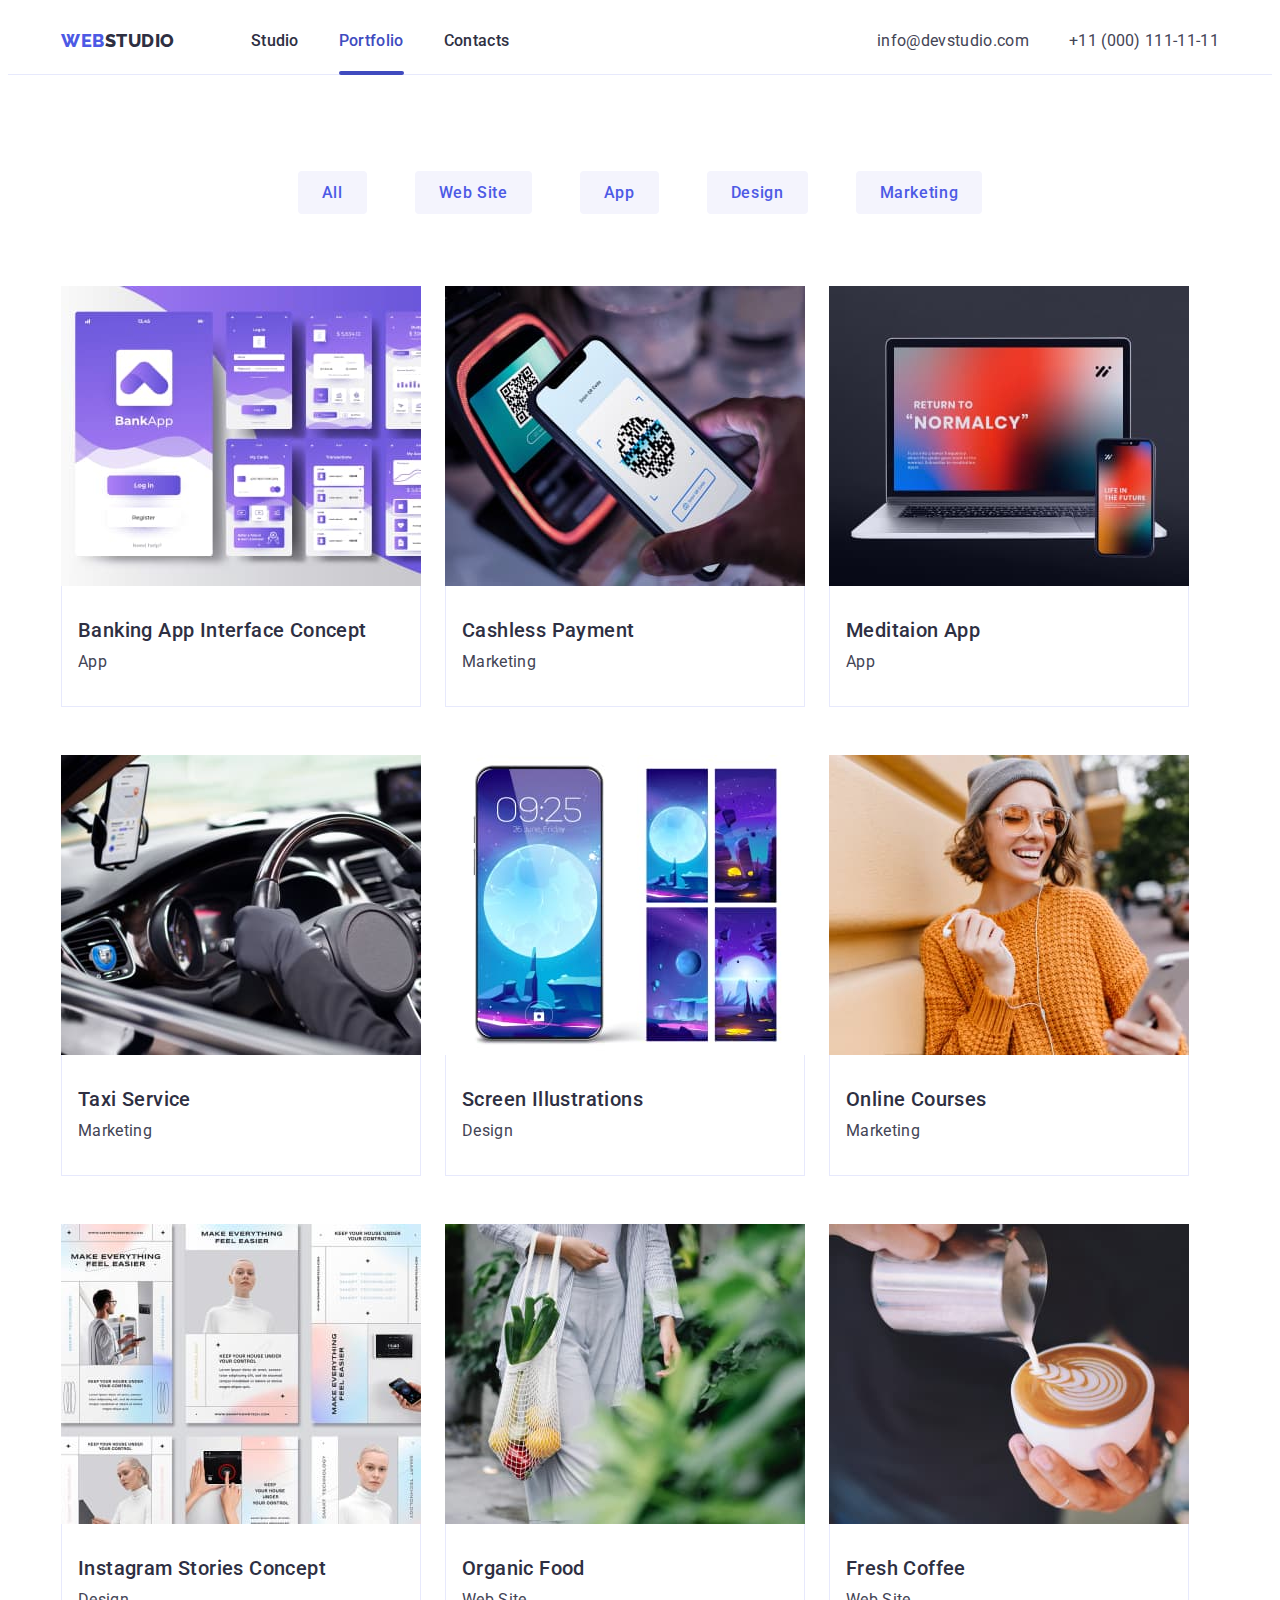
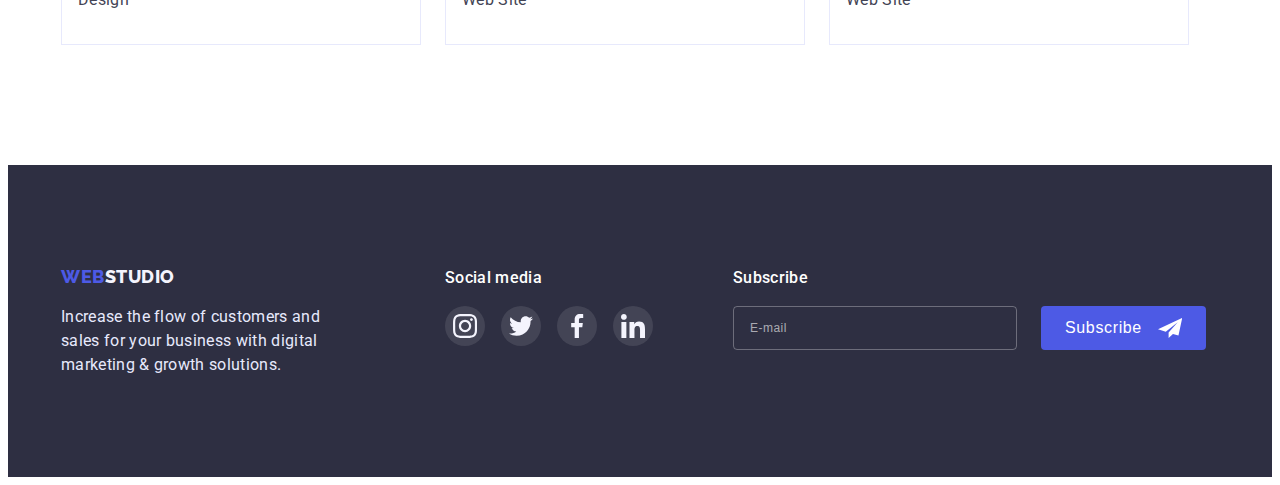
==== commit d403efad: "portfoilio" ====
--- a/portfolio.html
+++ b/portfolio.html
@@ -73,10 +73,13 @@
     </header>
     <main>
       <!-- portfolio -->
+
       <section class="switcher-section">
         <div class="container">
           <h1 class="visually-hidden">Our Products</h1>
+
           <!-- switecher -->
+
           <ul class="switcher">
             <li class="switcher-item">
               <button class="switcher-btn" type="button">All</button>
@@ -94,18 +97,32 @@
               <button class="switcher-btn" type="button">Marketing</button>
             </li>
           </ul>
+
+          <!-- cards -->
+
           <ul class="portfolio">
             <li class="portfolio-item">
               <a href="#" class="link-portfolio">
                 <div class="card-img-hover-thomb">
-                  <img
-                    class="card-img"
-                    src="./images/banking-app.jpg"
-                    alt="Bank violet UI"
-                    width="360"
-                    height="300"
-                  />
-
+                  <picture>
+                    <source
+                      media="(max-width:767px)"
+                      srcset="
+                        ./images/banking-app-mob.jpg   1x,
+                        ./images/banking-app-mob2x.jpg 2x
+                      "
+                    />
+                    <img
+                      class="card-img"
+                      srcset="
+                        ./images/banking-app.jpg   1x,
+                        ./images/banking-app2x.jpg 2x
+                      "
+                      alt="Bank violet UI"
+                      width="360"
+                      height="300"
+                    />
+                  </picture>
                   <p class="card-img-hover">
                     14 Stylish and User-Friendly App Design Concepts · Task
                     Manager App · Calorie Tracker App · Exotic Fruit Ecommerce
@@ -123,14 +140,26 @@
             <li class="portfolio-item">
               <a href="#" class="link-portfolio">
                 <div class="card-img-hover-thomb">
-                  <img
-                    class="card-img"
-                    src="./images/payment.jpg"
-                    alt="Cashless payment with
+                  <picture>
+                    <source
+                      media="(max-width: 767px )"
+                      srcset="
+                        ./images/payment-mob.jpg   1x,
+                        ./images/payment-mob2x.jpg 2x
+                      "
+                    />
+                    <img
+                      class="card-img"
+                      srcset="
+                        ./images/payment.jpg   1x,
+                        ./images/payment2x.jpg 2x
+                      "
+                      alt="Cashless payment with
               smartphone"
-                    width="360"
-                    height="300"
-                  />
+                      width="360"
+                      height="300"
+                    />
+                  </picture>
                   <p class="card-img-hover">
                     14 Stylish and User-Friendly App Design Concepts · Task
                     Manager App · Calorie Tracker App · Exotic Fruit Ecommerce
@@ -146,13 +175,25 @@
             <li class="portfolio-item">
               <a href="#" class="link-portfolio"
                 ><div class="card-img-hover-thomb">
-                  <img
-                    class="card-img"
-                    src="./images/meditation_app.jpg"
-                    alt="Smartphone and laptop"
-                    width="360"
-                    height="300"
-                  />
+                  <picture>
+                    <source
+                      media="(max-width:767px )"
+                      srcset="
+                        ./images/meditation-app-mob.jpg   1x,
+                        ./images/meditation-app-mob2x.jpg 2x
+                      "
+                    />
+                    <img
+                      class="card-img"
+                      srcset="
+                        ./images/meditation-app.jpg   1x,
+                        ./images/meditation-app2x.jpg 2x
+                      "
+                      alt="Smartphone and laptop"
+                      width="360"
+                      height="300"
+                    />
+                  </picture>
                   <p class="card-img-hover">
                     14 Stylish and User-Friendly App Design Concepts · Task
                     Manager App · Calorie Tracker App · Exotic Fruit Ecommerce
@@ -168,13 +209,22 @@
             <li class="portfolio-item">
               <a href="#" class="link-portfolio">
                 <div class="card-img-hover-thomb">
-                  <img
-                    class="card-img"
-                    src="./images/taxi.jpg"
-                    alt="Car interier"
-                    width="360"
-                    height="300"
-                  />
+                  <picture>
+                    <source
+                      media="(max-width: 767px )"
+                      srcset="
+                        ./images/taxi-mob.jpg   1x,
+                        ./images/taxi-mob2x.jpg 2x
+                      "
+                    />
+                    <img
+                      class="card-img"
+                      srcset="./images/taxi.jpg 1x, ./images/taxi2x.jpg 2x"
+                      alt="Car interier"
+                      width="360"
+                      height="300"
+                    />
+                  </picture>
                   <p class="card-img-hover">
                     14 Stylish and User-Friendly App Design Concepts · Task
                     Manager App · Calorie Tracker App · Exotic Fruit Ecommerce
@@ -190,14 +240,26 @@
             <li class="portfolio-item">
               <a href="#" class="link-portfolio">
                 <div class="card-img-hover-thomb">
-                  <img
-                    class="card-img"
-                    src="./images/illustration.jpg"
-                    alt="Smartphone and four
+                  <picture>
+                    <source
+                      media="(max-width: 767px)"
+                      srcset="
+                        ./images/illustration-mob.jpg   1x,
+                        ./images/illustration-mob2x.jpg 2x
+                      "
+                    />
+                    <img
+                      class="card-img"
+                      srcset="
+                        ./images/illustration.jpg   1x,
+                        ./images/illustration2x.jpg 2x
+                      "
+                      alt="Smartphone and four
               wallpappers"
-                    width="360"
-                    height="300"
-                  />
+                      width="360"
+                      height="300"
+                    />
+                  </picture>
                   <p class="card-img-hover">
                     14 Stylish and User-Friendly App Design Concepts · Task
                     Manager App · Calorie Tracker App · Exotic Fruit Ecommerce
@@ -213,13 +275,25 @@
             <li class="portfolio-item">
               <a href="#" class="link-portfolio">
                 <div class="card-img-hover-thomb">
-                  <img
-                    class="card-img"
-                    src="./images/courses.jpg"
-                    alt="Smiling girl"
-                    width="360"
-                    height="300"
-                  />
+                  <picture>
+                    <source
+                      media="(max-width: 767px)"
+                      srcset="
+                        ./images/courses-mob.jpg   1x,
+                        ./images/courses-mob2x.jpg 2x
+                      "
+                    />
+                    <img
+                      class="card-img"
+                      srcset="
+                        ./images/courses.jpg   1x,
+                        ./images/courses2x.jpg 2x
+                      "
+                      alt="Smiling girl"
+                      width="360"
+                      height="300"
+                    />
+                  </picture>
                   <p class="card-img-hover">
                     14 Stylish and User-Friendly App Design Concepts · Task
                     Manager App · Calorie Tracker App · Exotic Fruit Ecommerce
@@ -235,13 +309,25 @@
             <li class="portfolio-item">
               <a href="#" class="link-portfolio">
                 <div class="card-img-hover-thomb">
-                  <img
-                    class="card-img"
-                    src="./images/instagram.jpg"
-                    alt="Six instagram stories"
-                    width="360"
-                    height="300"
-                  />
+                  <picture>
+                    <source
+                      media="(max-width: 767px)"
+                      srcset="
+                        ./images/instagram-mob.jpg   1x,
+                        ./images/instagram-mob2x.jpg 2x
+                      "
+                    />
+                    <img
+                      class="card-img"
+                      srcset="
+                        ./images/instagram.jpg   1x,
+                        ./images/instagram2x.jpg 2x
+                      "
+                      alt="Six instagram stories"
+                      width="360"
+                      height="300"
+                    />
+                  </picture>
                   <p class="card-img-hover">
                     14 Stylish and User-Friendly App Design Concepts · Task
                     Manager App · Calorie Tracker App · Exotic Fruit Ecommerce
@@ -257,14 +343,23 @@
             <li class="portfolio-item">
               <a href="#" class="link-portfolio">
                 <div class="card-img-hover-thomb">
-                  <img
-                    class="card-img"
-                    src="./images/food.jpg"
-                    alt="woman with fruits and
+                  <picture>
+                    <source
+                      media="(max-width: 767px )"
+                      srcset="
+                        ./images/food-mob.jpg   1x,
+                        ./images/food-mob2x.jpg 2x
+                      "
+                    />
+                    <img
+                      class="card-img"
+                      srcset="./images/food.jpg 1x, ./images/food2x.jpg 2x"
+                      alt="woman with fruits and
               vegetables"
-                    width="360"
-                    height="300"
-                  />
+                      width="360"
+                      height="300"
+                    />
+                  </picture>
                   <p class="card-img-hover">
                     14 Stylish and User-Friendly App Design Concepts · Task
                     Manager App · Calorie Tracker App · Exotic Fruit Ecommerce
@@ -280,13 +375,22 @@
             <li class="portfolio-item">
               <a href="#" class="link-portfolio">
                 <div class="card-img-hover-thomb">
-                  <img
-                    class="card-img"
-                    src="./images/coffee.jpg"
-                    alt="Coffee with milk"
-                    width="360"
-                    height="300"
-                  />
+                  <picture>
+                    <source
+                      media="(max-width:767px )"
+                      srcset="
+                        ./images/coffee-mob.jpg   1x,
+                        ./images/coffee-mob2x.jpg 2x
+                      "
+                    />
+                    <img
+                      class="card-img"
+                      srcset="./images/coffee.jpg 1x, ./images/coffee2x.jpg 2x"
+                      alt="Coffee with milk"
+                      width="360"
+                      height="300"
+                    />
+                  </picture>
                   <p class="card-img-hover">
                     14 Stylish and User-Friendly App Design Concepts · Task
                     Manager App · Calorie Tracker App · Exotic Fruit Ecommerce
@@ -303,7 +407,9 @@
         </div>
       </section>
     </main>
+
     <!-- footer -->
+
     <footer class="footer-section">
       <div class="container footer-blocks">
         <div class="footer-studio">
@@ -389,6 +495,7 @@
         </div>
       </div>
     </footer>
+
     <!-- mobile-menu -->
 
     <div class="mobile is-hidden" data-menu>
--- a/css/styles.css
+++ b/css/styles.css
@@ -67,254 +67,4 @@
     --color-text-unaccent: #F4F4FD;
     --color-alternative: #fff;
     --transition-type: cubic-bezier(0.4, 0, 0.2, 1);
-}
-
-/* common styles */
-
-/* .section-subtitle {
-    font-weight: 500;
-    font-size: 20px;
-    line-height: 1.2;
-    color: var(--color-text-accent);
-    letter-spacing: 0.02em;
-    margin-bottom: 8px;
-}
-
-.section-title {
-    margin-bottom: 72px;
-    font-size: 36px;
-    line-height: 1.11;
-    text-align: center;
-    text-transform: capitalize;
-    color: var(--color-text-accent);
-    letter-spacing: 0.02em;
-}
-
-.card-img {
-    max-width: 100%;
-    display: block;
-}
-
-.social-links {
-    display: flex;
-    gap: 24px;
-}
-
-.social-icon {
-    height: 40px;
-    width: 40px;
-
-}
-
-.social-icon-pic {
-    fill: var(--color-text-unaccent);
-}
-
-.social-icon-link {
-    width: 100%;
-    background-color: var(--color-main);
-    border-radius: 50%;
-    height: 100%;
-    display: flex;
-    justify-content: center;
-    align-items: center;
-    transition: background-color;
-    transition-duration: 250ms;
-    transition-timing-function: var(--transition-type);
-}
-
-.social-icon-link:hover,
-.social-icon-link:focus {
-    background-color: var(--color-hover);
-    outline: none;
-} */
-
-
-/* header */
-
-
-
-
-
-
-
-
-/* hero */
-
-
-
-
-
-
-
-
-/* Features */
-
-
-
-/* doing */
-
-
-
-/* team */
-
-
-
-
-
-
-
-
-
-
-
-
-
-
-/* custumers */
-
-
-
-
-
-
-
-
-
-
-/* switcher */
-.switcher-section {
-    padding-top: 96px;
-    padding-bottom: 120px;
-}
-
-.switcher {
-    display: flex;
-    justify-content: center;
-    margin-bottom: 72px;
-}
-
-.switcher-btn {
-    padding: 12px 24px;
-    font-weight: 500;
-    background-color: var(--color-text-unaccent);
-    font-size: 16px;
-    letter-spacing: 0.04em;
-    color: var(--color-main);
-    cursor: pointer;
-    border-radius: 4px;
-    border-width: 0;
-    font-family: inherit;
-    transition: color, box-shadow, background-color;
-    transition-duration: 250ms;
-    transition-timing-function: var(--transition-type);
-}
-
-.switcher-item:not(:last-child) {
-    margin-right: 24px;
-    outline: none;
-}
-
-.switcher-btn:hover,
-.switcher-btn:focus {
-    box-shadow: 0 2px 4px 0 rgba(0, 0, 0, 0.2), 0 3px 8px 0 rgba(0, 0, 0, 0.19);
-    box-shadow: 0px 3px 1px rgba(0, 0, 0, 0.1), 0px 2px 1px rgba(0, 0, 0, 0.08), 0px 2px 2px rgba(0, 0, 0, 0.12);
-    background-color: var(--color-hover);
-    color: var(--color-text-unaccent);
-    outline: none;
-}
-
-/* portfolio */
-.portfolio {
-    display: flex;
-    flex-wrap: wrap;
-    gap: 48px 24px;
-}
-
-
-.link-portfolio {
-    display: block;
-    height: 100%;
-    width: 100%;
-    text-decoration: none;
-    color: inherit;
-    transition: box-shadow;
-    transition-duration: 250ms;
-    transition-timing-function: var(--transition-type);
-}
-
-.portfolio-card-subscription {
-    padding: 32px 0px 32px 16px;
-    border: 1px solid #E7E9FC;
-
-    border-top: none;
-}
-
-.link-portfolio:hover,
-.link-portfolio:focus {
-    box-shadow: 0px 1px 6px rgba(46, 47, 66, 0.08), 0px 1px 1px rgba(46, 47, 66, 0.16), 0px 2px 1px rgba(46, 47, 66, 0.08);
-    outline: none;
-}
-
-.card-img-hover-thomb {
-    position: relative;
-    overflow: hidden;
-}
-
-.card-img-hover {
-    position: absolute;
-    height: 100%;
-    width: 100%;
-    background-color: var(--color-main);
-    padding: 40px 32px;
-
-    color: var(--color-text-unaccent);
-    font-weight: 400;
-    font-size: 16px;
-    line-height: 24px;
-    line-height: 1.5;
-    letter-spacing: 0.02em;
-
-    border-width: 0px;
-
-    transition: transform;
-    transition-duration: 250ms;
-    transition-timing-function: var(--transition-type);
-}
-
-
-
-.link-portfolio:hover .card-img-hover,
-.link-portfolio:focus .card-img-hover {
-    transform: translateY(-100%);
-}
-
-/* footer */
-
-
-
-
-
-
-
-
-
-
-
-
-
-
-
-
-
-
-
-
-
-
-
-
-
-
-
-/* backdrop */+}--- a/css/mobile.css
+++ b/css/mobile.css
@@ -28,7 +28,7 @@
 
 .social-links {
     display: flex;
-    gap: 16px;
+    gap: 24px;
     justify-content: center;
 
 }
@@ -139,15 +139,13 @@
 /* hero */
 
 .hero-section {
-    /* background-image: linear-gradient(rgba(46, 47, 66, 0.7), rgba(46, 47, 66, 0.7)),
-        url(../images/people-office.jpg);
-    background-position: center; */
+
     background-image: linear-gradient(rgba(46, 47, 66, 0.7), rgba(46, 47, 66, 0.7)),
         url(../images/office-phone.jpg);
     background-position: center;
     background-repeat: no-repeat;
-    max-width: 428px;
-    object-fit: contain;
+    background-size: cover;
+
     margin-left: auto;
     margin-right: auto;
     padding: 112px 0px;
@@ -162,7 +160,6 @@
         background-image: linear-gradient(rgba(46, 47, 66, 0.7), rgba(46, 47, 66, 0.7)),
             url(../images/office-phone2x.jpg);
 
-        object-fit: contain;
     }
 
 
@@ -284,8 +281,10 @@
 }
 
 .team-card {
+    margin: 0 auto;
 
     flex-basis: 100%;
+    max-width: 264px;
     border-radius: 4px;
     background-color: var(--color-alternative);
     box-shadow: 0px 1px 6px rgba(46, 47, 66, 0.08), 0px 1px 1px rgba(46, 47, 66, 0.16), 0px 2px 1px rgba(46, 47, 66, 0.08);
@@ -488,6 +487,119 @@
     fill: var(--color-alternative);
 }
 
+/* potfolio */
+
+.switcher-section {
+    padding-top: 48px;
+    padding-bottom: 48px;
+}
+
+.switcher {
+    display: flex;
+    justify-content: flex-start;
+    margin-bottom: 48px;
+    flex-wrap: wrap;
+    gap: 16px 24px;
+}
+
+.switcher-btn {
+    padding: 12px 24px;
+    font-weight: 500;
+    background-color: var(--color-text-unaccent);
+    font-size: 16px;
+    letter-spacing: 0.04em;
+    color: var(--color-main);
+    cursor: pointer;
+    border-radius: 4px;
+    border-width: 0;
+    font-family: inherit;
+    transition: color, box-shadow, background-color;
+    transition-duration: 250ms;
+    transition-timing-function: var(--transition-type);
+}
+
+.switcher-item:not(:last-child) {
+    margin-right: 24px;
+    outline: none;
+}
+
+.switcher-btn:hover,
+.switcher-btn:focus {
+    box-shadow: 0 2px 4px 0 rgba(0, 0, 0, 0.2), 0 3px 8px 0 rgba(0, 0, 0, 0.19);
+    box-shadow: 0px 3px 1px rgba(0, 0, 0, 0.1), 0px 2px 1px rgba(0, 0, 0, 0.08), 0px 2px 2px rgba(0, 0, 0, 0.12);
+    background-color: var(--color-hover);
+    color: var(--color-text-unaccent);
+    outline: none;
+}
+
+/* portfolio */
+.portfolio {
+    display: flex;
+    gap: 48px;
+    flex-wrap: wrap;
+}
+
+.portfolio-item {
+    flex-basis: 100%;
+}
+
+.link-portfolio {
+    display: block;
+    height: 100%;
+    width: 100%;
+    text-decoration: none;
+    color: inherit;
+    transition: box-shadow;
+    transition-duration: 250ms;
+    transition-timing-function: var(--transition-type);
+}
+
+.portfolio-card-subscription {
+    padding: 32px 0px 32px 16px;
+    border: 1px solid #E7E9FC;
+
+    border-top: none;
+}
+
+.link-portfolio:hover,
+.link-portfolio:focus {
+    box-shadow: 0px 1px 6px rgba(46, 47, 66, 0.08), 0px 1px 1px rgba(46, 47, 66, 0.16), 0px 2px 1px rgba(46, 47, 66, 0.08);
+    outline: none;
+}
+
+.card-img-hover-thomb {
+    position: relative;
+    overflow: hidden;
+}
+
+.card-img-hover {
+    position: absolute;
+    height: 100%;
+    width: 100%;
+    background-color: var(--color-main);
+    padding: 40px 32px;
+
+    color: var(--color-text-unaccent);
+    font-weight: 400;
+    font-size: 16px;
+    line-height: 24px;
+    line-height: 1.5;
+    letter-spacing: 0.02em;
+
+    border-width: 0px;
+
+    transition: transform;
+    transition-duration: 250ms;
+    transition-timing-function: var(--transition-type);
+}
+
+
+
+.link-portfolio:hover .card-img-hover,
+.link-portfolio:focus .card-img-hover {
+    transform: translateY(-100%);
+}
+
 /* backdrop */
 
 .backdrop.is-hidden {
@@ -495,6 +607,8 @@
     pointer-events: none;
     visibility: hidden;
 }
+
+
 
 .backdrop {
     position: fixed;
@@ -795,6 +909,7 @@
 
 .address-link {
     font-size: 20px;
+    font-weight: 500;
     line-height: 1.2;
     letter-spacing: 0.02em;
     text-decoration: none;
@@ -803,8 +918,7 @@
 }
 
 .menu-social-icon-links {
-    gap: 24px;
-    flex-wrap: wrap;
+    gap: 56px;
 }
 
 /* phone properties */
@@ -820,4 +934,15 @@
     .team-section>.container {
         padding: 0 82px;
     }
+
+}
+
+@media screen and (min-width: 320px) and (max-width: 440px) {
+    .menu-social-icon-links {
+        gap: 24px;
+    }
+
+    .mobile-phone {
+        font-size: 24px;
+    }
 }--- a/css/tablet.css
+++ b/css/tablet.css
@@ -107,7 +107,7 @@
         font-size: 12px;
         line-height: 1.17;
         letter-spacing: 0.04em;
-
+        font-weight: 400;
         transition: color;
         transition-duration: 250ms;
         transition-timing-function: var(--transition-type);
@@ -145,7 +145,6 @@
             background-image: linear-gradient(rgba(46, 47, 66, 0.7), rgba(46, 47, 66, 0.7)),
                 url(../images/office-tablet2x.jpg);
 
-            object-fit: contain;
         }
 
 
@@ -194,12 +193,13 @@
 
     .team-card {
         flex-basis: calc((100% - 24px) / 2);
+        margin: 0;
     }
 
     /* costumers */
 
 
-    .costumers {
+    .custumers {
         gap: 72px 24px;
     }
 
@@ -248,6 +248,28 @@
         gap: 24px;
     }
 
+    /* portfolio */
+
+    .switcher-section {
+        padding-top: 64px;
+        padding-bottom: 96px;
+    }
+
+    .switcher {
+
+        justify-content: center;
+        margin-bottom: 64px;
+    }
+
+    /* portfolio */
+    .portfolio {
+        gap: 72px 24px;
+    }
+
+    .portfolio-item {
+        flex-basis: calc((100% - 54px) / 2);
+    }
+
     /* backdrop */
 
     .modal {
--- a/css/desktop.css
+++ b/css/desktop.css
@@ -26,9 +26,13 @@
         --transition-type: cubic-bezier(0.4, 0, 0.2, 1);
     }
 
+
+
     /* header */
 
-
+    .nav-list {
+        margin-left: 76px;
+    }
 
     /* hero   */
 
@@ -38,7 +42,7 @@
         background-position: center;
         background-repeat: no-repeat;
         max-width: 1440px;
-        object-fit: contain;
+
         margin-left: auto;
         margin-right: auto;
         padding: 112px 0px;
@@ -53,7 +57,7 @@
         .hero-section {
             background-image: linear-gradient(rgba(46, 47, 66, 0.7), rgba(46, 47, 66, 0.7)),
                 url(../images/people-office2x.jpg);
-            object-fit: contain;
+
         }
 
     }
@@ -90,13 +94,6 @@
         flex-basis: calc((100% - 24px * 3) / 4);
     }
 
-    .features-section-subtitle {
-
-        font-weight: 500;
-        font-size: 20px;
-        line-height: 1.2;
-
-    }
 
     .features-icon {
         height: 112px;
@@ -111,14 +108,18 @@
 
     .features-section-subtitle {
         text-align: left;
-        font-weight: 500;
         font-size: 20px;
         line-height: 1.2;
+        font-weight: 500;
         color: var(--color-text-accent);
         letter-spacing: 0.02em;
         margin-bottom: 8px;
     }
 
+    .features-description {
+        font-weight: 400;
+    }
+
     /* doing */
 
     .doing-section {
@@ -156,7 +157,7 @@
         padding-bottom: 120px;
     }
 
-    .costumers {
+    .custumers {
         gap: 24px;
     }
 
@@ -200,6 +201,29 @@
         width: 264px;
     }
 
+    /* portfolio */
+
+    .switcher-section {
+        padding-top: 96px;
+        padding-bottom: 120px;
+    }
+
+    .switcher {
+
+        margin-bottom: 72px;
+    }
+
+
+    /* portfolio */
+    .portfolio {
+
+        gap: 48px 24px;
+    }
+
+
+    .portfolio-item {
+        flex-basis: calc((100% - 30px - 2 * 24px) / 3);
+    }
 
     /* backdrop */
 
